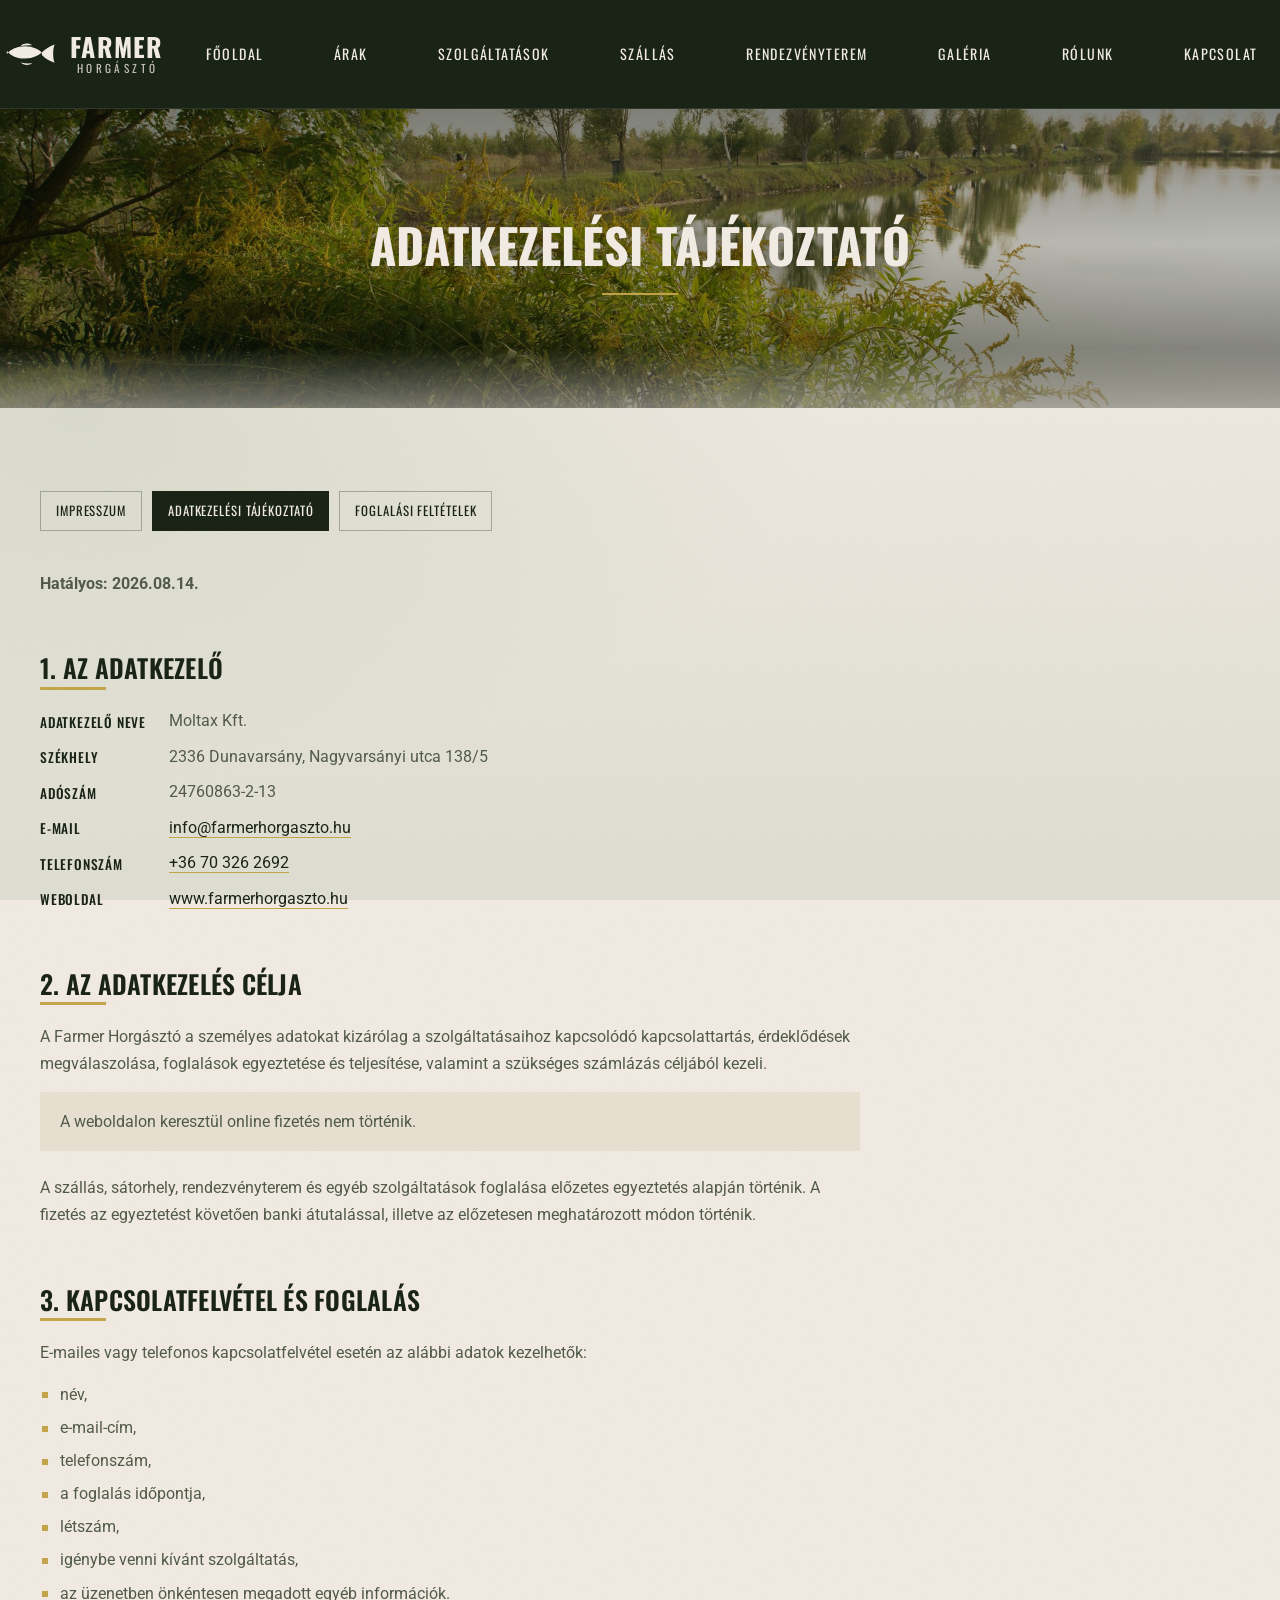
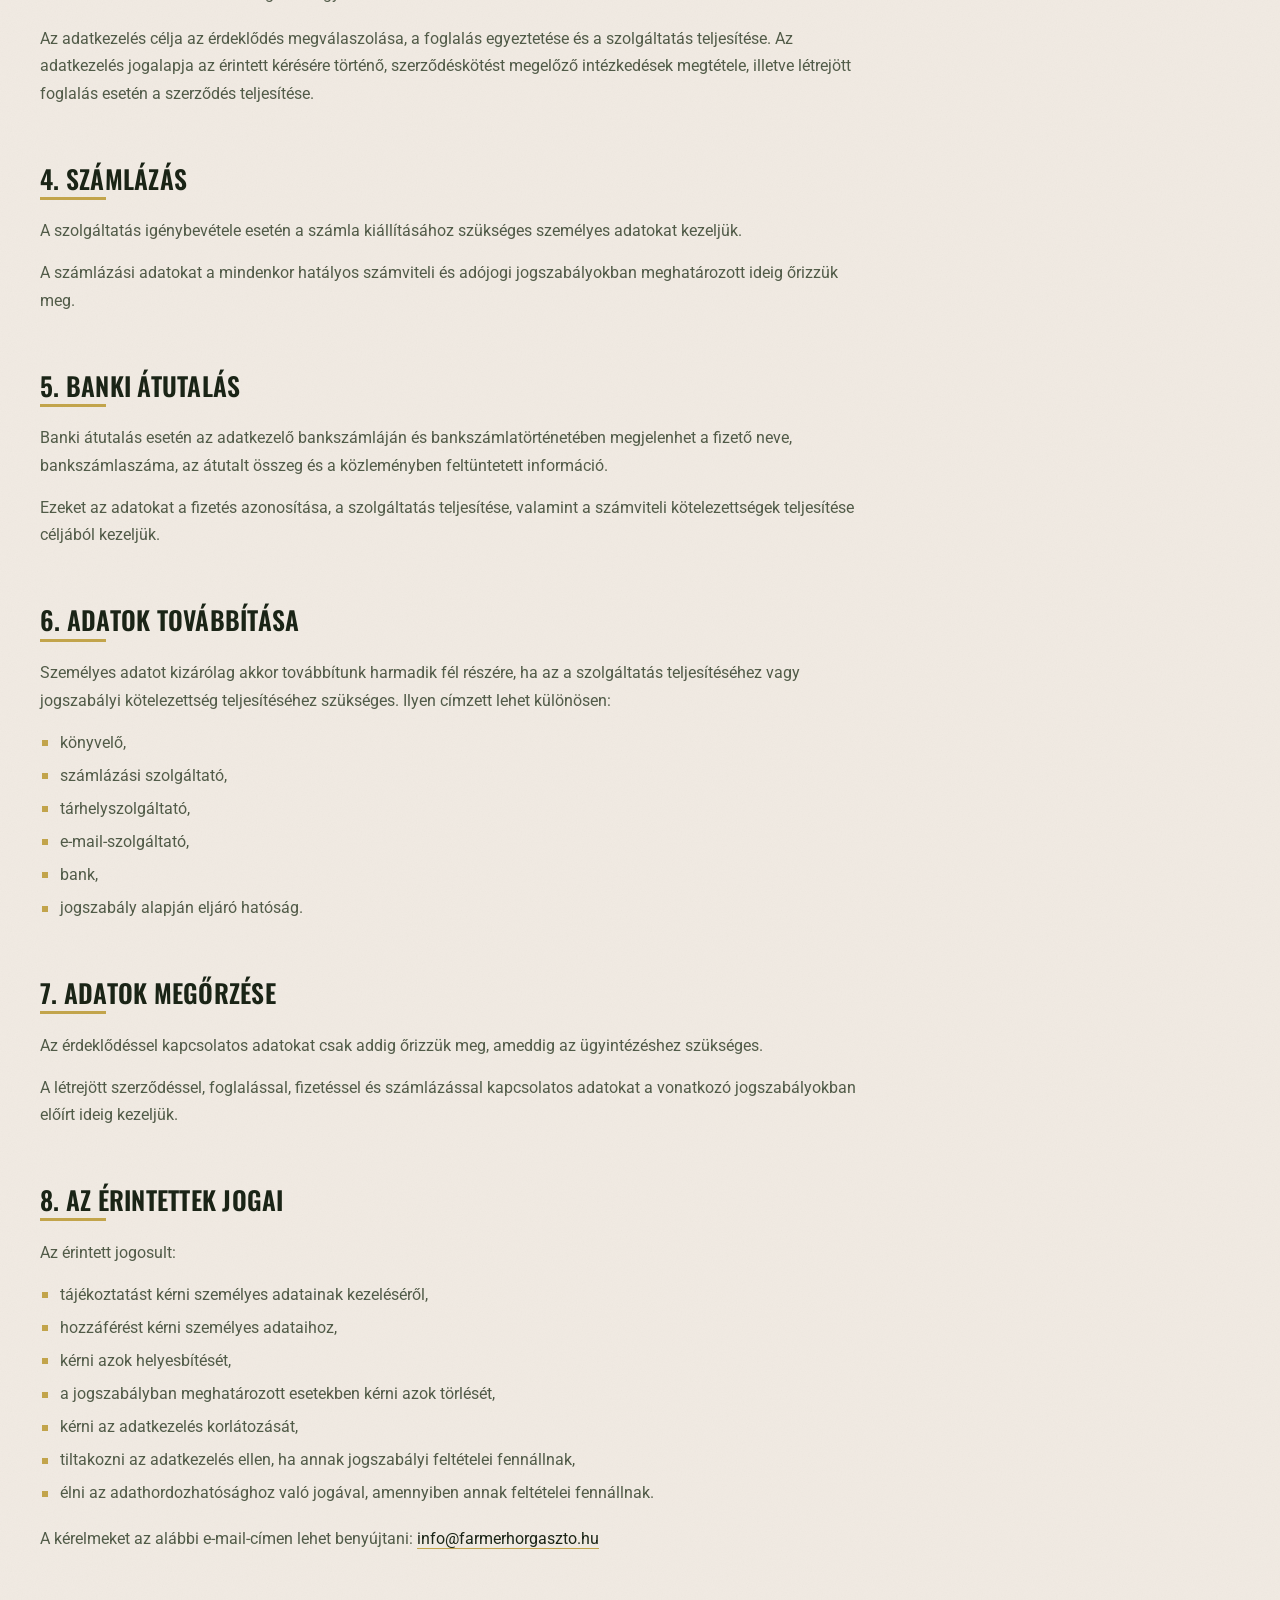
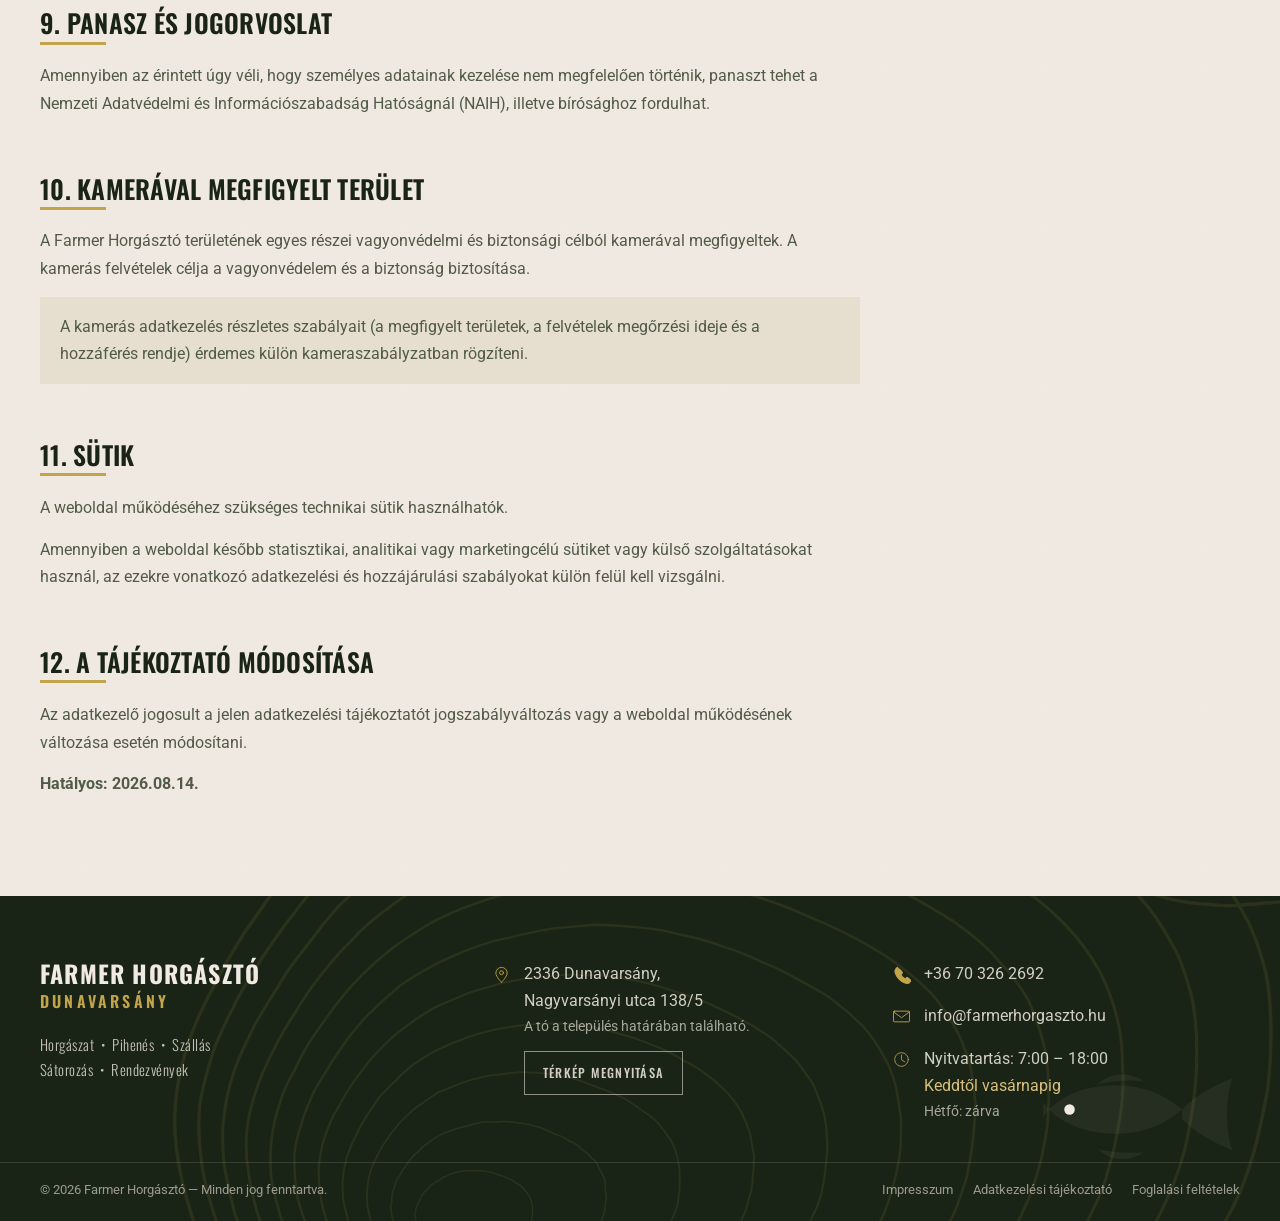
==== adatkezeles.html @ 31d84ae6 "adding website" ====
<!DOCTYPE html>
<html lang="hu">
<head>
<meta charset="utf-8">
<meta name="viewport" content="width=device-width, initial-scale=1">
<title>Adatkezelési tájékoztató – Farmer Horgásztó</title>
<meta name="description" content="A Farmer Horgásztó (Moltax Kft.) adatkezelési tájékoztatója: az adatkezelés célja, jogalapja, az érintettek jogai és a megőrzési idők.">
<meta name="robots" content="noindex,follow">
<meta name="theme-color" content="#1a2416">
<link rel="canonical" href="https://www.farmerhorgaszto.hu/adatkezeles.html">
<link rel="preconnect" href="https://fonts.googleapis.com"><link rel="preconnect" href="https://fonts.gstatic.com" crossorigin>
<link href="https://fonts.googleapis.com/css2?family=Oswald:wght@300;400;500;600;700&family=Roboto:wght@300;400;500;700&display=swap" rel="stylesheet">
<link rel="stylesheet" href="assets/css/style.css">
</head>
<body>
<a class="skip" href="#main">Ugrás a tartalomra</a>

<header class="hdr">
<div class="hdr__in">
<a class="logo" href="index.html" aria-label="Farmer Horgásztó – főoldal">
<svg class="logo__fish" viewBox="0 0 96 44" aria-hidden="true"><use href="assets/img/icons.svg#fish-logo"/></svg>
<span class="logo__t"><span class="logo__n">Farmer</span><span class="logo__s">Horgásztó</span></span>
</a>
<button class="burger" type="button" aria-expanded="false" aria-controls="nav" aria-label="Menü"><span></span><span></span><span></span></button>
<nav class="nav" id="nav" aria-label="Főmenü"><ul>
<li><a href="index.html">Főoldal</a></li>
<li><a href="arak.html">Árak</a></li>
<li><a href="szolgaltatasok.html">Szolgáltatások</a></li>
<li><a href="szallas.html">Szállás</a></li>
<li><a href="rendezvenyterem.html">Rendezvényterem</a></li>
<li><a href="galeria.html">Galéria</a></li>
<li><a href="rolunk.html">Rólunk</a></li>
<li><a href="kapcsolat.html">Kapcsolat</a></li>
</ul></nav>
</div>
</header>

<main id="main">

<section class="phero" style="min-height:clamp(200px,24vw,300px)">
  <div class="phero__img"><img src="images/DSC_5530.jpg" alt="A Farmer Horgásztó partja." fetchpriority="high"></div>
  <div class="phero__in"><h1 class="phero__t" style="font-size:clamp(1.5rem,4.4vw,3rem)">Adatkezelési tájékoztató</h1><div class="phero__rule"></div></div>
</section>

<section class="sec">
  <div class="wrap">
    <nav class="toc" aria-label="Jogi oldalak">
      <a href="impresszum.html">Impresszum</a>
      <a href="adatkezeles.html" style="background:var(--dark);color:var(--cream);border-color:var(--dark)">Adatkezelési tájékoztató</a>
      <a href="feltetelek.html">Foglalási feltételek</a>
    </nav>

    <div class="prose">
      <p><strong>Hatályos: 2026.08.14.</strong></p>

      <h2>1. Az adatkezelő</h2><div class="uline"></div>
      <dl>
        <dt>Adatkezelő neve</dt><dd>Moltax Kft.</dd>
        <dt>Székhely</dt><dd>2336 Dunavarsány, Nagyvarsányi utca 138/5</dd>
        <dt>Adószám</dt><dd>24760863-2-13</dd>
        <dt>E-mail</dt><dd><a href="mailto:info@farmerhorgaszto.hu">info@farmerhorgaszto.hu</a></dd>
        <dt>Telefonszám</dt><dd><a href="tel:+36703262692">+36 70 326 2692</a></dd>
        <dt>Weboldal</dt><dd><a href="https://www.farmerhorgaszto.hu">www.farmerhorgaszto.hu</a></dd>
      </dl>

      <h2>2. Az adatkezelés célja</h2><div class="uline"></div>
      <p>A Farmer Horgásztó a személyes adatokat kizárólag a szolgáltatásaihoz kapcsolódó kapcsolattartás, érdeklődések megválaszolása, foglalások egyeztetése és teljesítése, valamint a szükséges számlázás céljából kezeli.</p>
      <div class="note"><p>A weboldalon keresztül online fizetés nem történik.</p></div>
      <p>A szállás, sátorhely, rendezvényterem és egyéb szolgáltatások foglalása előzetes egyeztetés alapján történik. A fizetés az egyeztetést követően banki átutalással, illetve az előzetesen meghatározott módon történik.</p>

      <h2>3. Kapcsolatfelvétel és foglalás</h2><div class="uline"></div>
      <p>E-mailes vagy telefonos kapcsolatfelvétel esetén az alábbi adatok kezelhetők:</p>
      <ul>
        <li>név,</li><li>e-mail-cím,</li><li>telefonszám,</li>
        <li>a foglalás időpontja,</li><li>létszám,</li>
        <li>igénybe venni kívánt szolgáltatás,</li>
        <li>az üzenetben önkéntesen megadott egyéb információk.</li>
      </ul>
      <p>Az adatkezelés célja az érdeklődés megválaszolása, a foglalás egyeztetése és a szolgáltatás teljesítése. Az adatkezelés jogalapja az érintett kérésére történő, szerződéskötést megelőző intézkedések megtétele, illetve létrejött foglalás esetén a szerződés teljesítése.</p>

      <h2>4. Számlázás</h2><div class="uline"></div>
      <p>A szolgáltatás igénybevétele esetén a számla kiállításához szükséges személyes adatokat kezeljük.</p>
      <p>A számlázási adatokat a mindenkor hatályos számviteli és adójogi jogszabályokban meghatározott ideig őrizzük meg.</p>

      <h2>5. Banki átutalás</h2><div class="uline"></div>
      <p>Banki átutalás esetén az adatkezelő bankszámláján és bankszámlatörténetében megjelenhet a fizető neve, bankszámlaszáma, az átutalt összeg és a közleményben feltüntetett információ.</p>
      <p>Ezeket az adatokat a fizetés azonosítása, a szolgáltatás teljesítése, valamint a számviteli kötelezettségek teljesítése céljából kezeljük.</p>

      <h2>6. Adatok továbbítása</h2><div class="uline"></div>
      <p>Személyes adatot kizárólag akkor továbbítunk harmadik fél részére, ha az a szolgáltatás teljesítéséhez vagy jogszabályi kötelezettség teljesítéséhez szükséges. Ilyen címzett lehet különösen:</p>
      <ul>
        <li>könyvelő,</li><li>számlázási szolgáltató,</li><li>tárhelyszolgáltató,</li>
        <li>e-mail-szolgáltató,</li><li>bank,</li><li>jogszabály alapján eljáró hatóság.</li>
      </ul>

      <h2>7. Adatok megőrzése</h2><div class="uline"></div>
      <p>Az érdeklődéssel kapcsolatos adatokat csak addig őrizzük meg, ameddig az ügyintézéshez szükséges.</p>
      <p>A létrejött szerződéssel, foglalással, fizetéssel és számlázással kapcsolatos adatokat a vonatkozó jogszabályokban előírt ideig kezeljük.</p>

      <h2>8. Az érintettek jogai</h2><div class="uline"></div>
      <p>Az érintett jogosult:</p>
      <ul>
        <li>tájékoztatást kérni személyes adatainak kezeléséről,</li>
        <li>hozzáférést kérni személyes adataihoz,</li>
        <li>kérni azok helyesbítését,</li>
        <li>a jogszabályban meghatározott esetekben kérni azok törlését,</li>
        <li>kérni az adatkezelés korlátozását,</li>
        <li>tiltakozni az adatkezelés ellen, ha annak jogszabályi feltételei fennállnak,</li>
        <li>élni az adathordozhatósághoz való jogával, amennyiben annak feltételei fennállnak.</li>
      </ul>
      <p>A kérelmeket az alábbi e-mail-címen lehet benyújtani: <a href="mailto:info@farmerhorgaszto.hu">info@farmerhorgaszto.hu</a></p>

      <h2>9. Panasz és jogorvoslat</h2><div class="uline"></div>
      <p>Amennyiben az érintett úgy véli, hogy személyes adatainak kezelése nem megfelelően történik, panaszt tehet a Nemzeti Adatvédelmi és Információszabadság Hatóságnál (NAIH), illetve bírósághoz fordulhat.</p>

      <h2>10. Kamerával megfigyelt terület</h2><div class="uline"></div>
      <p>A Farmer Horgásztó területének egyes részei vagyonvédelmi és biztonsági célból kamerával megfigyeltek. A kamerás felvételek célja a vagyonvédelem és a biztonság biztosítása.</p>
      <div class="note"><p>A kamerás adatkezelés részletes szabályait (a megfigyelt területek, a felvételek megőrzési ideje és a hozzáférés rendje) érdemes külön kameraszabályzatban rögzíteni.</p></div>

      <h2>11. Sütik</h2><div class="uline"></div>
      <p>A weboldal működéséhez szükséges technikai sütik használhatók.</p>
      <p>Amennyiben a weboldal később statisztikai, analitikai vagy marketingcélú sütiket vagy külső szolgáltatásokat használ, az ezekre vonatkozó adatkezelési és hozzájárulási szabályokat külön felül kell vizsgálni.</p>

      <h2>12. A tájékoztató módosítása</h2><div class="uline"></div>
      <p>Az adatkezelő jogosult a jelen adatkezelési tájékoztatót jogszabályváltozás vagy a weboldal működésének változása esetén módosítani.</p>
      <p><strong>Hatályos: 2026.08.14.</strong></p>
    </div>
  </div>
</section>

</main>

<footer class="ftr">
<svg class="ftr__fish" viewBox="0 0 96 44" aria-hidden="true"><use href="assets/img/icons.svg#fish-logo"/></svg>
<div class="ftr__top">
<div class="ftr__brand">
<p class="ftr__n">Farmer Horgásztó</p>
<p class="ftr__c">Dunavarsány</p>
<p class="ftr__tags">Horgászat &nbsp;&bull;&nbsp; Pihenés &nbsp;&bull;&nbsp; Szállás<br>Sátorozás &nbsp;&bull;&nbsp; Rendezvények</p>
</div>
<div class="ftr__rows">
<div class="ftr__row"><svg class="ico" aria-hidden="true"><use href="assets/img/icons.svg#pin"/></svg>
<div><p>2336 Dunavarsány,<br>Nagyvarsányi utca 138/5</p><p class="ftr__sm">A tó a település határában található.</p>
<a class="ftr__btn" href="https://www.google.com/maps/search/?api=1&amp;query=2336+Dunavars%C3%A1ny+Nagyvars%C3%A1nyi+utca+138%2F5" target="_blank" rel="noopener">Térkép megnyitása</a></div></div>
</div>
<div class="ftr__rows">
<div class="ftr__row"><svg class="ico" aria-hidden="true"><use href="assets/img/icons.svg#phone"/></svg><a href="tel:+36703262692">+36 70 326 2692</a></div>
<div class="ftr__row"><svg class="ico" aria-hidden="true"><use href="assets/img/icons.svg#mail"/></svg><a href="mailto:info@farmerhorgaszto.hu">info@farmerhorgaszto.hu</a></div>
<div class="ftr__row"><svg class="ico" aria-hidden="true"><use href="assets/img/icons.svg#clock"/></svg>
<div><p>Nyitvatartás: 7:00 – 18:00</p><p class="g">Keddtől vasárnapig</p><p class="ftr__sm">Hétfő: zárva</p></div></div>
</div>
</div>
<div class="ftr__bot">
<p>© 2026 Farmer Horgásztó — Minden jog fenntartva.</p>
<nav aria-label="Jogi információk">
<a href="impresszum.html">Impresszum</a>
<a href="adatkezeles.html">Adatkezelési tájékoztató</a>
<a href="feltetelek.html">Foglalási feltételek</a>
</nav>
</div>
</footer>

<script src="assets/js/main.js" defer></script>
</body>
</html>
---- assets/css/style.css ----
/* ============================================================
   FARMER HORGÁSZTÓ — stíluslap
   Betűk:  Oswald (címek, menü, gombok, árak) · Roboto (folyószöveg)
           Great Vibes (kézírásos alcím, csak a rendezvényterem oldalon)
   Színek: #1a2416 mélyzöld · #f1eae2 krém · #c2a44b arany

   1) Tokenek  2) Alapok  3) Fejléc  4) Gombok  5) Főoldali hero
   6) Aloldali hero  7) Szekciócímek  8) Jegykártyák  9) Panelek
   10) Árlista  11) Ikonsáv  12) Szolgáltatáskártyák  13) Kétosztatú
   14) Pipás lista  15) CTA sáv  16) Galéria  17) Jogi szövegek
   18) Lábléc  19) Animáció  20) Reszponzív
   Atmoszféra: 2b) légtér-réteg  9b) vízszint-szekciók
   14c) fotósáv  22) szintvonal-motívum
   ============================================================ */

/* --- 1. Tokenek ------------------------------------------- */
:root{
  --dark:#1a2416;          /* fejléc, lábléc, sötét panelek */
  --dark-2:#22301c;        /* sötét kártyaalap */
  --dark-3:#2c3b24;        /* hover */
  --cream:#f1eae2;         /* oldal háttér */
  --paper:#f8f4ec;         /* világos kártya */
  --sand:#e6dfd0;          /* tónusos panel */
  --gold:#c2a44b;
  --gold-l:#d8c07c;

  /* Atmoszféra. A tó fotóin a hajnali köd hűvös, zöldes-szürke – ez a
     --haze; a --deep a vízoszlop alja, egy fokkal a --dark alatt. */
  --haze:#e0e2d7;         /* párás, hűvös sáv (a meleg --sand párja) */
  --deep:#111b12;         /* legmélyebb sáv */
  --ink:#26301f;
  --ink-soft:#515b48;
  --line:rgba(26,36,22,.17);
  --line-2:rgba(26,36,22,.3);

  --disp:"Oswald","Arial Narrow",Arial,sans-serif;
  --body:"Roboto","Helvetica Neue",Arial,sans-serif;
  --script:"Great Vibes",cursive;

  --wrap:1280px;
  --pad:clamp(16px,3.4vw,40px);
  --hdr-h:108px;
  --ease:cubic-bezier(.22,.61,.36,1);

  /* papírszemcse – egy helyen definiálva, több rétegben újrahasználva */
  --grain:url("data:image/svg+xml;utf8,<svg xmlns='http://www.w3.org/2000/svg' width='160' height='160'><filter id='n'><feTurbulence type='fractalNoise' baseFrequency='.8' numOctaves='3'/><feColorMatrix type='saturate' values='0'/></filter><rect width='160' height='160' filter='url(%23n)' opacity='.05'/></svg>");
}

/* --- 2. Alapok -------------------------------------------- */
*,*::before,*::after{box-sizing:border-box}
html{-webkit-text-size-adjust:100%;scroll-behavior:smooth;scroll-padding-top:calc(var(--hdr-h) + 16px)}

body{
  margin:0;
  /* a fejléc fix, ezért állandó helyet tartunk neki — így az
     összezárás nem mozgatja meg az oldal tartalmát (nincs ugrálás) */
  padding-top:var(--hdr-h);
  background-color:var(--cream);
  /* --- 2b. Légtér-réteg ------------------------------------------
     Nem egyetlen lapos krém: két nagy, lágy páraudvar + egy függőleges
     tónus + a szemcse. A páraudvarok a nézethez vannak szögezve, ezért
     nem görögnek a tartalommal — így az az érzés, hogy lefelé haladunk
     a vízoszlopban, nem pedig végig egy papírlapon. */
  background-image:
    radial-gradient(115% 68% at 76% -10%,rgba(250,247,241,.92) 0%,rgba(250,247,241,0) 60%),
    radial-gradient(88% 62% at 6% 46%,rgba(178,192,166,.34) 0%,rgba(178,192,166,0) 66%),
    linear-gradient(to bottom,rgba(214,216,203,0) 34%,rgba(178,190,168,.3) 100%),
    var(--grain);
  background-attachment:fixed,fixed,fixed,scroll;
  background-repeat:no-repeat,no-repeat,no-repeat,repeat;
  color:var(--ink);
  font-family:var(--body);font-size:16px;font-weight:400;line-height:1.72;
  -webkit-font-smoothing:antialiased;overflow-x:hidden;
}

img,svg,picture{display:block;max-width:100%}
img{height:auto}
a{color:inherit;text-decoration:none}
h1,h2,h3,h4,p{margin:0}
ul{margin:0;padding:0;list-style:none}
button{font:inherit;color:inherit;background:none;border:0;cursor:pointer}
strong{font-weight:700}

h1,h2,h3,h4,.disp{
  font-family:var(--disp);font-weight:600;line-height:1.1;
  text-transform:uppercase;letter-spacing:.01em;
}

.wrap{width:100%;max-width:var(--wrap);margin:0 auto;padding:0 var(--pad)}
.wrap--n{max-width:900px}

.skip{position:absolute;left:-9999px;top:0;z-index:200;padding:12px 20px;background:var(--gold);color:var(--dark)}
.skip:focus{left:12px;top:12px}
::selection{background:var(--gold);color:var(--dark)}
:focus-visible{outline:2px solid var(--gold);outline-offset:3px}

.sec{padding:clamp(48px,6.5vw,92px) 0;position:relative}
.sec--tight{padding:clamp(34px,4vw,54px) 0}
.sec--sand{
  background-color:var(--sand);
  background-image:var(--grain);
  border-top:1px solid rgba(194,164,75,.4);
  border-bottom:1px solid rgba(194,164,75,.4);
}
.sec--paper{background:var(--paper)}
.sec--dark{background:var(--dark);color:var(--cream)}

/* --- 9b. Vízszint-szekciók ---------------------------------------
   A tó fotói mindig két sávra válnak: megvilágított felszín fölött,
   leülő mélység alatt. A szekciók ugyanígy találkoznak — felső
   peremük fénylik, az aljuk beárnyékolódik, nem éles vonallal. */
.sec--haze{
  background-color:var(--haze);
  background-image:
    linear-gradient(to bottom,rgba(252,250,245,.62) 0%,rgba(252,250,245,0) 24%),
    linear-gradient(to top,rgba(26,36,22,.07) 0%,rgba(26,36,22,0) 20%),
    var(--grain);
  border-top:1px solid rgba(194,164,75,.34);
  border-bottom:1px solid rgba(194,164,75,.34);
}

.sec--deep{
  position:relative;overflow:hidden;
  background-color:var(--deep);color:var(--cream);
  background-image:
    linear-gradient(to bottom,rgba(215,226,205,.16) 0%,rgba(215,226,205,0) 30%),
    linear-gradient(to top,rgba(0,0,0,.4) 0%,rgba(0,0,0,0) 42%);
  border-top:1px solid rgba(194,164,75,.34);
  border-bottom:1px solid rgba(194,164,75,.34);
}
.sec--deep>.wrap{position:relative;z-index:1}
.sec--deep .lead{color:rgba(241,234,226,.82)}

/* a paneles/adatsávos elemek sötét mezőben */
.sec--deep .specs,.sec--deep .feats{
  background:transparent;border-color:rgba(241,234,226,.2);
}
.sec--deep .specs li,.sec--deep .feats li{border-left-color:rgba(241,234,226,.2)}
.sec--deep .specs b,.sec--deep .feats span,.sec--deep .feats .ico{color:var(--cream)}
.sec--deep .specs span{color:rgba(241,234,226,.62)}

.ico{width:36px;height:36px;flex:0 0 auto;color:currentColor}
.lead{font-size:1.08rem;color:var(--ink-soft);line-height:1.8}
.center{text-align:center}
.mx{margin-left:auto;margin-right:auto}

/* --- 3. Fejléc -------------------------------------------- */
/* FIX pozíció: a body padding-top tartja a helyet. Ha a fejléc sticky
   lenne, az összezáráskor változó magasság elmozdítaná a tartalmat,
   ami újabb görgetési eseményt szülne — innen jött az ugrálás. */
.hdr{
  position:fixed;top:0;left:0;right:0;z-index:90;
  background:var(--dark);
  border-bottom:1px solid rgba(241,234,226,.1);
  transition:box-shadow .5s var(--ease);
}
.hdr.is-stuck{box-shadow:0 14px 34px -20px rgba(0,0,0,.75)}

/* Lefelé görgetve a fejléc összezár, felfelé görgetve visszanyílik. */
.hdr__in,.logo__fish,.logo__n,.logo__s{
  transition:min-height .45s var(--ease),width .45s var(--ease),
             font-size .45s var(--ease),opacity .35s var(--ease),
             margin .45s var(--ease),padding .45s var(--ease);
}
.hdr.is-compact .hdr__in{min-height:68px}
.hdr.is-compact .logo__fish{width:40px}
.hdr.is-compact .logo__n{font-size:1.24rem}
.hdr.is-compact .logo__s{font-size:0;opacity:0;margin-top:-2px}

/* a logó teláll a bal sarokban, a menüpontok egyenletesen oszlanak el */
.hdr__in{
  display:flex;align-items:center;gap:clamp(20px,3vw,60px);
  max-width:none;margin:0;
  padding:0 clamp(12px,1.6vw,26px) 0 6px;
  min-height:var(--hdr-h);
}

.logo{display:flex;align-items:center;gap:10px;color:var(--cream);flex:0 0 auto;padding:10px 0}
.logo__fish{width:58px;height:auto;margin-left:-4px;color:var(--cream);transition:transform .5s var(--ease)}
.logo:hover .logo__fish{transform:translateX(-3px)}
.logo__t{display:block;line-height:1}
.logo__n{
  display:block;font-family:var(--disp);font-weight:700;font-size:1.62rem;
  letter-spacing:.05em;text-transform:uppercase;
}
.logo__s{
  display:flex;align-items:center;gap:7px;justify-content:center;
  font-family:var(--disp);font-weight:400;font-size:.7rem;
  letter-spacing:.3em;text-transform:uppercase;color:rgba(241,234,226,.8);
  margin-top:3px;
}
.logo__s::before,.logo__s::after{content:"";flex:1 1 auto;height:1px;background:rgba(241,234,226,.45)}

/* a menü kitölti a maradék szélességet, a linkek egyenletesen oszlanak el
   (ugyanaz a modell, mint a Parton oldalon) */
.nav{display:flex;align-items:center;flex:1 1 auto;justify-content:space-between;gap:clamp(10px,1.1vw,22px)}
.nav ul{
  display:flex;align-items:center;
  flex:1 1 auto;justify-content:space-between;
  gap:clamp(10px,1.1vw,22px);
}
.nav a{
  display:block;position:relative;padding:8px 2px;
  font-family:var(--disp);font-weight:400;font-size:.88rem;
  letter-spacing:.1em;text-transform:uppercase;
  color:var(--cream);white-space:nowrap;
  transition:color .3s var(--ease);
}
.nav a::after{
  content:"";position:absolute;left:0;right:0;bottom:2px;height:2px;
  background:var(--gold);transform:scaleX(0);transform-origin:left;
  transition:transform .4s var(--ease);
}
.nav a:hover{color:var(--gold-l)}
.nav a:hover::after{transform:scaleX(1)}
.nav a[aria-current="page"]{color:var(--gold)}
.nav a[aria-current="page"]::after{transform:scaleX(1)}

.burger{display:none;width:46px;height:38px;position:relative;margin-left:auto;flex:0 0 auto}
.burger span{position:absolute;left:10px;right:10px;height:2px;background:var(--cream);transition:transform .4s var(--ease),opacity .25s}
.burger span:nth-child(1){top:12px}
.burger span:nth-child(2){top:18px}
.burger span:nth-child(3){top:24px}
.burger[aria-expanded="true"] span:nth-child(1){transform:translateY(6px) rotate(45deg)}
.burger[aria-expanded="true"] span:nth-child(2){opacity:0}
.burger[aria-expanded="true"] span:nth-child(3){transform:translateY(-6px) rotate(-45deg)}

/* --- 4. Gombok -------------------------------------------- */
.btn{
  display:inline-flex;align-items:center;justify-content:center;gap:11px;
  padding:13px 26px;
  font-family:var(--disp);font-weight:500;font-size:.83rem;
  letter-spacing:.1em;text-transform:uppercase;
  border:1.5px solid var(--dark);color:var(--dark);background:transparent;
  transition:background-color .35s var(--ease),color .35s var(--ease),border-color .35s var(--ease);
}
.btn:hover{background:var(--dark);color:var(--cream)}
.btn__a{width:17px;height:9px;flex:0 0 auto;transition:transform .35s var(--ease)}
.btn:hover .btn__a{transform:translateX(4px)}

.btn--dark{background:var(--dark);color:var(--cream)}
.btn--dark:hover{background:var(--dark-3);border-color:var(--dark-3)}
.btn--gold{background:var(--gold);border-color:var(--gold);color:var(--dark)}
.btn--gold:hover{background:var(--gold-l);border-color:var(--gold-l);color:var(--dark)}
.btn--ghost{border-color:rgba(241,234,226,.65);color:var(--cream)}
.btn--ghost:hover{background:var(--cream);color:var(--dark);border-color:var(--cream)}
.btn--wide{width:100%}

/* --- 5. Főoldali hero ------------------------------------- */
.hero{
  position:relative;min-height:calc(100vh - var(--hdr-h));
  display:flex;align-items:flex-end;overflow:hidden;background:var(--dark);
}
@supports (min-height:100svh){.hero{min-height:calc(100svh - var(--hdr-h))}}

.hero__img{position:absolute;inset:0}
/* Egyenletes vágás: felül és alul is egy kicsit veszünk el, így a fák
   teteje és a vízfelület is bent marad. Nincs nagyítás. */
.hero__img img{width:100%;height:100%;object-fit:cover;object-position:50% 50%}
.hero__scrim{
  position:absolute;inset:0;
  background:
    linear-gradient(100deg,rgba(14,20,11,.82) 0%,rgba(14,20,11,.52) 34%,rgba(14,20,11,.1) 66%,rgba(14,20,11,0) 88%),
    linear-gradient(to top,rgba(14,20,11,.6) 0%,rgba(14,20,11,0) 46%);
}
/* vízszint: a hero alja beolvad a lap légterébe, nem éles vonallal ér véget */
.hero::after{
  content:"";position:absolute;left:0;right:0;bottom:0;z-index:2;
  height:clamp(46px,7vh,104px);pointer-events:none;
  background:linear-gradient(to bottom,rgba(241,234,226,0),rgba(241,234,226,.5) 70%,var(--cream));
}
.hero__in{
  position:relative;z-index:3;width:100%;
  padding:clamp(40px,7vh,90px) var(--pad) clamp(52px,10vh,120px) clamp(22px,2.8vw,52px);
  max-width:none;margin:0;
}
.hero__t{
  font-family:var(--disp);font-weight:700;
  font-size:clamp(3rem,9.6vw,8.4rem);line-height:1.04;
  letter-spacing:.005em;color:var(--cream);
  margin-left:-.045em;   /* Oswald bal oldali üres sávjának optikai kiegyenlítése */
  text-shadow:0 4px 30px rgba(10,14,8,.5);
}
.hero__t span{display:block}
.hero__rule{width:84px;height:3px;background:var(--gold);margin:clamp(20px,2.6vw,32px) 0 clamp(14px,1.8vw,20px)}
.hero__sub{
  font-family:var(--disp);font-weight:400;
  font-size:clamp(.82rem,1.6vw,1.1rem);letter-spacing:.19em;text-transform:uppercase;
  color:var(--cream);text-shadow:0 2px 16px rgba(10,14,8,.55);
}
.hero__sub b{font-weight:400;color:var(--gold-l);padding:0 .3em}
.hero__btns{display:flex;flex-wrap:wrap;gap:13px;margin-top:clamp(24px,3.2vw,40px)}

/* --- 6. Aloldali hero ------------------------------------- */
.phero{
  position:relative;display:flex;align-items:center;justify-content:center;
  min-height:clamp(340px,44vw,560px);
  overflow:hidden;background:var(--dark);text-align:center;
}
.phero__img{position:absolute;inset:0}
.phero__img img{width:100%;height:100%;object-fit:cover;object-position:50% 45%}
.phero::after{
  content:"";position:absolute;inset:0;
  background:
    /* legfelső réteg: a vízszint, ami a lap krémjébe olvad */
    linear-gradient(to bottom,rgba(241,234,226,0) 80%,rgba(241,234,226,.46) 100%),
    linear-gradient(to bottom,rgba(14,20,11,.52),rgba(14,20,11,.28) 45%,rgba(14,20,11,.62));
}
.pagehero,.phero__pad{padding-top:0}
.phero__in{position:relative;z-index:1;padding:clamp(56px,7vw,86px) var(--pad)}
.phero__t{
  font-family:var(--disp);font-weight:700;
  font-size:clamp(2.1rem,7.4vw,5.6rem);line-height:1;
  letter-spacing:.008em;color:var(--cream);
  text-shadow:0 4px 28px rgba(10,14,8,.55);
}
.phero__sub{
  font-family:var(--disp);font-weight:500;
  font-size:clamp(.86rem,2vw,1.32rem);letter-spacing:.13em;text-transform:uppercase;
  color:var(--cream);margin-top:.7em;text-shadow:0 2px 16px rgba(10,14,8,.6);
}
.phero__script{
  font-family:var(--script);font-size:clamp(1.6rem,4.4vw,3.1rem);
  text-transform:none;letter-spacing:0;color:var(--cream);
  margin-top:.25em;text-shadow:0 2px 18px rgba(10,14,8,.6);line-height:1.3;
}
.phero__rule{width:76px;height:2px;background:var(--gold);margin:clamp(16px,2vw,24px) auto 0}

/* --- 7. Szekciócímek ------------------------------------- */
.shead{
  display:flex;align-items:center;justify-content:center;gap:22px;
  font-family:var(--disp);font-weight:600;
  font-size:clamp(1.3rem,3vw,2.1rem);letter-spacing:.04em;text-transform:uppercase;
  color:var(--dark);margin-bottom:clamp(26px,3.4vw,44px);text-align:center;
}
.shead::before,.shead::after{content:"";width:clamp(24px,7vw,90px);height:1.5px;background:var(--line-2);flex:0 0 auto}
.sec--dark .shead,.sec--deep .shead,
.sec--dark .shead2,.sec--deep .shead2{color:var(--cream)}
.sec--dark .shead::before,.sec--dark .shead::after,
.sec--deep .shead::before,.sec--deep .shead::after{background:rgba(241,234,226,.35)}

.shead2{
  font-family:var(--disp);font-weight:600;
  font-size:clamp(1.3rem,3vw,2.05rem);letter-spacing:.04em;text-transform:uppercase;
  color:var(--dark);text-align:center;
}
.shead2--l{text-align:left}
.uline{width:66px;height:3px;background:var(--gold);margin:14px auto 0}
.shead2--l+.uline{margin-left:0}

/* --- 8. Jegykártyák -------------------------------------- */
.tickets{display:grid;grid-template-columns:repeat(5,1fr);gap:clamp(10px,1.2vw,18px);align-items:stretch}
.ticket{display:flex;flex-direction:column;border:1px solid var(--line);background:var(--paper)}
.ticket__ico{
  display:flex;align-items:center;justify-content:center;
  padding:clamp(18px,2.4vw,30px) 12px;color:var(--dark);
}
.ticket__ico .ico{width:clamp(42px,4.6vw,62px);height:clamp(42px,4.6vw,62px)}
/* PNG vektorgrafikus jegyikonok (Árak oldal) */
.tico{width:clamp(78px,9vw,124px);height:auto;margin:0 auto}
.ticket__b{
  background:var(--dark-2);color:var(--cream);
  padding:16px 14px 20px;text-align:center;
  display:flex;flex-direction:column;flex:1 1 auto;
}
.ticket__n{font-family:var(--disp);font-weight:500;font-size:.98rem;letter-spacing:.04em;text-transform:uppercase;line-height:1.2}
.ticket__d{
  font-family:var(--disp);font-weight:300;font-size:.76rem;letter-spacing:.05em;
  text-transform:uppercase;color:rgba(241,234,226,.82);margin-top:.5em;line-height:1.4;
}
.ticket__b hr{width:26px;height:1.5px;background:var(--gold);border:0;margin:14px auto}
.ticket__p{
  font-family:var(--disp);font-weight:600;font-size:clamp(1.15rem,2vw,1.5rem);
  letter-spacing:0;margin-top:auto;
}
.ticket__p em{font-style:normal;font-weight:300;font-size:.72em}

/* --- 9. Panelek ------------------------------------------ */
.panel{background:var(--sand);padding:clamp(22px,3vw,38px)}
.panel--paper{background:var(--paper);border:1px solid var(--line)}
.panel--dark{background:var(--dark);color:var(--cream)}
.panel--dark .shead2{color:var(--cream)}

.pfish{
  display:grid;grid-template-columns:auto auto 1fr;gap:clamp(18px,3vw,42px);align-items:center;
}
.pfish__ico{color:var(--dark)}
.pfish__ico .ico{width:clamp(56px,6vw,84px);height:clamp(56px,6vw,84px)}
.pfish__t{font-family:var(--disp);font-weight:600;font-size:clamp(1.4rem,2.8vw,2.1rem);letter-spacing:.03em;text-transform:uppercase;color:var(--dark)}
.pfish__p{font-family:var(--disp);font-weight:600;font-size:clamp(1.4rem,2.8vw,2.1rem);color:var(--dark);margin-top:.1em}
.pfish__p em{font-style:normal;font-weight:300;font-size:.68em}
.pfish__list{display:grid;grid-template-columns:1fr 1fr;gap:9px 26px}

.checks{display:grid;gap:10px}
.checks li{display:flex;gap:12px;align-items:flex-start;line-height:1.6}
.checks .ico{width:20px;height:20px;margin-top:4px;color:var(--dark)}
.panel--dark .checks .ico,.sec--dark .checks .ico,
.sec--deep .checks .ico{color:var(--gold)}

/* --- 10. Árlista (pontozott) ----------------------------- */
.plist{display:grid;gap:4px}
.plist li{display:flex;align-items:baseline;gap:10px}
.plist .ico{width:22px;height:22px;color:var(--dark);align-self:center}
.plist__n{white-space:nowrap}
.plist__dots{flex:1 1 auto;border-bottom:1.5px dotted var(--line-2);transform:translateY(-4px)}
.plist__v{font-family:var(--disp);font-weight:500;white-space:nowrap;letter-spacing:.01em}

.bigprice{display:flex;align-items:center;gap:clamp(14px,2.4vw,26px);justify-content:center}
.bigprice .ico{width:clamp(48px,5vw,68px);height:clamp(48px,5vw,68px);color:var(--dark)}
.bigprice__v{font-family:var(--disp);font-weight:600;font-size:clamp(1.5rem,3.2vw,2.3rem);color:var(--dark)}
.bigprice__v em{font-style:normal;font-weight:300;font-size:.66em}

/* --- 10b. Árpanel (nagy ár + magyarázat) ------------------ */
.pricepanel{
  display:grid;grid-template-columns:1fr 1px 1fr;
  gap:clamp(20px,4vw,58px);align-items:center;
}
.pricepanel__div{background:var(--line);align-self:stretch;min-height:90px}
.pricepanel__label{
  font-family:var(--disp);font-weight:600;
  font-size:clamp(1.1rem,2.2vw,1.55rem);letter-spacing:.04em;
  text-transform:uppercase;color:var(--dark);
}
.pricepanel__when{font-size:.95rem;color:var(--ink-soft);margin-top:.25em}
.pricepanel__v{
  font-family:var(--disp);font-weight:600;
  font-size:clamp(2.1rem,4.6vw,3.4rem);line-height:1.05;
  color:var(--dark);margin-top:.35em;
}
.pricepanel__v em{font-style:normal;font-weight:300;font-size:.46em}
.pricepanel__note{font-size:.97rem;color:var(--ink-soft);line-height:1.75}
.pricepanel__note strong{color:var(--dark)}
@media (max-width:820px){
  .pricepanel{grid-template-columns:1fr;text-align:center}
  .pricepanel__div{width:100%;height:1px;min-height:0}
}

/* --- 11. Ikonsáv ---------------------------------------- */
.feats{
  display:grid;grid-template-columns:repeat(var(--n,5),1fr);
  background:var(--paper);border:1px solid var(--line);
}
.feats li{
  display:flex;flex-direction:column;align-items:center;gap:14px;text-align:center;
  padding:clamp(20px,2.6vw,32px) clamp(8px,1.4vw,18px);
  border-left:1px solid var(--line);
}
.feats li:first-child{border-left:0}
.feats .ico{width:clamp(34px,3.6vw,46px);height:clamp(34px,3.6vw,46px);color:var(--dark)}
.feats span{
  font-family:var(--disp);font-weight:500;font-size:.85rem;
  letter-spacing:.05em;text-transform:uppercase;line-height:1.35;color:var(--dark);
}
.feats--bare{background:transparent;border:0}
.feats--bare li{border-left:1px solid var(--line)}
.feats--bare li:first-child{border-left:0}

/* --- 11b. Adatsáv (ikon nélkül, érték + felirat) ---------- */
.specs{
  display:grid;grid-template-columns:repeat(var(--n,5),1fr);
  background:var(--paper);border:1px solid var(--line);
}
.specs li{
  padding:clamp(22px,2.6vw,34px) clamp(10px,1.4vw,20px);
  text-align:center;border-left:1px solid var(--line);
  display:flex;flex-direction:column;justify-content:center;gap:.45em;
}
.specs li:first-child{border-left:0}
.specs b{
  display:block;font-family:var(--disp);font-weight:600;
  font-size:clamp(1.1rem,1.9vw,1.5rem);letter-spacing:.02em;
  text-transform:uppercase;color:var(--dark);line-height:1.15;
}
.specs b em{font-style:normal;color:inherit}
.specs span{
  font-size:.78rem;letter-spacing:.06em;color:var(--ink-soft);line-height:1.45;
}
@media (max-width:900px){
  .specs{grid-template-columns:repeat(3,1fr)}
  .specs li:nth-child(3n+1){border-left:0}
  .specs li:nth-child(n+4){border-top:1px solid var(--line)}
}
@media (max-width:600px){
  .specs{grid-template-columns:repeat(2,1fr)}
  .specs li:nth-child(3n+1){border-left:1px solid var(--line)}
  .specs li:nth-child(2n+1){border-left:0}
  .specs li:nth-child(n+3){border-top:1px solid var(--line)}
}

/* --- 12. Szolgáltatáskártyák ---------------------------- */
.scards{display:grid;grid-template-columns:repeat(3,1fr);gap:clamp(14px,1.8vw,26px)}
.scard{
  display:flex;flex-direction:column;background:var(--paper);
  border:1px solid var(--line);transition:transform .5s var(--ease),box-shadow .5s var(--ease);
}
.scard:hover{transform:translateY(-5px);box-shadow:0 26px 50px -34px rgba(26,36,22,.6)}
.scard__fig{position:relative;margin:0;aspect-ratio:4/3;overflow:hidden;background:var(--dark-2)}
.scard__fig img{width:100%;height:100%;object-fit:cover;transition:transform .8s var(--ease)}
.scard:hover .scard__fig img{transform:scale(1.05)}
.scard__b{padding:clamp(22px,2.4vw,30px) clamp(18px,2.2vw,28px) clamp(20px,2.4vw,28px);text-align:center;display:flex;flex-direction:column;flex:1 1 auto}
.scard__t{font-family:var(--disp);font-weight:600;font-size:1.2rem;letter-spacing:.04em;text-transform:uppercase;color:var(--dark)}
.scard__b .uline{margin:11px auto 15px}
.scard__b p{color:var(--ink-soft);font-size:.96rem;line-height:1.65;margin-bottom:1.5em}
.scard__b .btn{margin-top:auto;align-self:center}

/* --- 13. Kétosztatú kártya ------------------------------ */
.split{display:grid;grid-template-columns:1fr 1fr;gap:clamp(14px,1.8vw,26px)}
.scard2{display:grid;grid-template-columns:1fr 1fr;background:var(--paper);border:1px solid var(--line)}
.scard2__fig{margin:0;overflow:hidden;background:var(--dark-2);min-height:260px}
.scard2__fig img{width:100%;height:100%;object-fit:cover}
.scard2__b{padding:clamp(18px,2vw,26px);display:flex;flex-direction:column}
.scard2__h{display:flex;align-items:center;gap:12px;margin-bottom:14px}
.scard2__h h3{font-size:1.24rem;letter-spacing:.04em;color:var(--dark)}
.scard2__b p{font-size:.95rem;color:var(--ink-soft);line-height:1.65}
.scard2__b hr{width:100%;height:1px;background:var(--line);border:0;margin:15px 0}
/* Az ár korábban mélyzöld sávban állt: a szám beleolvadt a sötét
   talpba. Világos sávon, arany vonallal a tetején sokkal előbb
   megtalálja a szem, és a mértékegység is olvasható marad. */
.scard2__price{
  margin-top:auto;
  background:var(--sand);border-top:2px solid var(--gold);
  color:var(--dark);
  font-family:var(--disp);font-weight:600;font-size:1.42rem;
  letter-spacing:.01em;
  padding:15px 18px;text-align:center;
}
.scard2__price em{font-style:normal;font-weight:400;font-size:.66em;color:var(--ink-soft)}

/* --- 13b. Kétosztatú kártya teljes szélességben --------------------
   Félszélességben (két kártya egymás mellett) a fotó és a szöveg is
   szűk volt. Egymás alatt, teljes szélességben mindkettő megkapja a
   helyét; a második kártyán a fotó átkerül a jobb oldalra, hogy ne
   két egyforma sáv legyen. */
.split--stack{grid-template-columns:1fr;gap:clamp(18px,2.2vw,32px)}
.split--stack .scard2{grid-template-columns:1.06fr 1fr}
.split--stack .scard2__fig{min-height:clamp(300px,33vw,440px)}
.split--stack .scard2__b{padding:clamp(26px,3.2vw,48px)}
.split--stack .scard2__h{margin-bottom:18px}
.split--stack .scard2__h h3{font-size:clamp(1.45rem,2.5vw,2.1rem)}
.split--stack .scard2__b p{font-size:clamp(1rem,1.15vw,1.12rem);line-height:1.72}
.split--stack .scard2__b hr{margin:19px 0}
.split--stack .scard2__price{font-size:clamp(1.5rem,2.4vw,2.05rem);padding:18px}
.split--stack .scard2:nth-child(even) .scard2__fig{order:2}
@media (max-width:780px){
  .split--stack .scard2{grid-template-columns:1fr}
  .split--stack .scard2:nth-child(even) .scard2__fig{order:0}
  .split--stack .scard2__fig{min-height:clamp(230px,44vw,320px)}
}

/* --- 14. Kiemelt sötét blokk (ikon nélkül, középre igazítva) ---- */
.hl{
  position:relative;overflow:hidden;
  background:var(--dark);color:var(--cream);
  padding:clamp(34px,5vw,68px) clamp(20px,4vw,56px);
  text-align:center;
}
/* halvány arany keret-vonalak a sötét belól */
.hl::before{
  content:"";position:absolute;inset:12px;
  border:1px solid rgba(194,164,75,.28);pointer-events:none;
}
.hl__body{position:relative;z-index:1;max-width:78ch;margin:0 auto}
.hl__t{
  display:flex;align-items:center;justify-content:center;gap:clamp(12px,2vw,26px);
  font-family:var(--disp);font-weight:600;
  font-size:clamp(1.35rem,3.4vw,2.4rem);
  letter-spacing:.04em;text-transform:uppercase;
  margin-bottom:.7em;
}
.hl__t::before,.hl__t::after{content:"";width:clamp(18px,6vw,74px);height:1.5px;background:var(--gold);flex:0 0 auto}
.hl__body p{margin-top:.8em;color:rgba(241,234,226,.9)}
.hl__body p:first-of-type{font-size:1.1rem;color:var(--cream)}
.hl .g{color:var(--gold-l);font-weight:500}

/* --- 14b. Vízszintes, görgetéssel vezérelt kártyasáv --------------
   A .hscroll magasságát a JS állítja: ragadó rész + a vízszintes út.
   Ugyanaz a megoldás, mint a Parton oldal galeriájánál. */
.hscroll{
  position:relative;
  background-color:var(--sand);
  background-image:var(--grain);
  border-top:1px solid rgba(194,164,75,.4);
  border-bottom:1px solid rgba(194,164,75,.4);
}
.hscroll__sticky{
  position:sticky;top:0;
  height:min(96vh,1000px);
  /* a fix fejléc magassága: különben kinyitáskor rácsúszik a címre */
  padding-top:var(--hdr-h);box-sizing:border-box;
  display:flex;flex-direction:column;align-items:center;justify-content:center;
  gap:clamp(22px,3.4vh,46px);
  overflow:hidden;
}
.hscroll__head{flex:none;text-align:center;padding-inline:var(--pad)}
.hscroll__head .shead{margin-bottom:0}
.hscroll__track{
  display:flex;align-items:stretch;
  gap:clamp(12px,1.4vw,24px);
  padding-inline:clamp(12px,1.4vw,24px);
  width:100%;
}
/* valódi flex-elem távtartó: a track záró paddingjét a böngészők nem
   számítják bele a scrollWidth-be. Szélessége = a bal oldali padding,
   így az utolsó kártya után ugyanakkora rés marad, mint az első előtt. */
.hscroll__track::after{content:"";flex:none;width:clamp(12px,1.4vw,24px)}
.hscroll__item{
  flex:none;width:clamp(340px,33vw,540px);
  margin:0;
  display:flex;
}
.hscroll__item .scard{width:100%}
/* a nagyobb kártyákon a szöveg is nagyobb */
.hscroll__item .scard__t{font-size:clamp(1.3rem,1.7vw,1.7rem)}
.hscroll__item .scard__b{padding:clamp(24px,2.2vw,36px) clamp(22px,2vw,36px) clamp(24px,2.2vw,34px)}
.hscroll__item .scard__b p{font-size:clamp(1rem,.9vw,1.1rem);line-height:1.7}

/* haladásjelző hajszálvonal — a kártyasáv ALATT, a folyamatban */
.hscroll__bar{
  flex:none;align-self:stretch;
  margin-inline:clamp(12px,1.4vw,24px);
  height:1px;background:var(--line);
}
.hscroll__bar span{display:block;width:0;height:1px;background:var(--gold)}

/* nyilak — csak kis kijelzőn */
.hscroll__nav{display:none;justify-content:center;gap:16px;margin-top:20px}
.hscroll__arrow{
  width:52px;height:52px;display:grid;place-items:center;padding:0;
  background:transparent;border:1px solid var(--line-2);border-radius:50%;
  color:var(--dark);cursor:pointer;
  transition:background-color .35s var(--ease),color .35s var(--ease),opacity .35s var(--ease),border-color .35s var(--ease);
}
.hscroll__arrow:hover,.hscroll__arrow:active{background:var(--dark);border-color:var(--dark);color:var(--cream)}
.hscroll__arrow[disabled]{opacity:.3;cursor:default}
.hscroll__arrow svg{width:17px;height:10px}
.hscroll__arrow--prev svg{transform:scaleX(-1)}

@media (max-width:900px){
  .hscroll{height:auto !important}
  .hscroll__sticky{
    position:static;height:auto;overflow:visible;
    padding-block:clamp(34px,6vw,56px);gap:clamp(18px,4vw,30px);
  }
  .hscroll__track{
    overflow-x:auto;scroll-snap-type:x mandatory;scrollbar-width:none;
    transform:none !important;gap:clamp(10px,3vw,18px);padding-inline:8vw;
  }
  .hscroll__track::after{display:none}
  .hscroll__track::-webkit-scrollbar{display:none}
  .hscroll__item{width:82vw;scroll-snap-align:center}
  .hscroll__bar{display:none}
  .hscroll__nav{display:flex}
}
@media (prefers-reduced-motion:reduce){
  .hscroll{height:auto !important}
  .hscroll__sticky{position:static;height:auto;overflow:visible;padding-block:40px}
  .hscroll__track{overflow-x:auto;transform:none !important}
  .hscroll__item{width:min(82vw,520px);transform:none !important;opacity:1 !important}
  .hscroll__bar{display:none}
  .hscroll__nav{display:flex}
}

/* --- 14c. Fotósáv --------------------------------------------------
   A tó fotói a lap anyaga, nem díszítés. Ahol a szöveg megülne, egy
   teljes szélességű képsáv választja el a szekciókat — a kép alja
   sűrűbb, ahogy a tó tükre is besötétül a part felé. */
.band{
  position:relative;display:grid;align-items:end;
  min-height:clamp(360px,44vw,620px);
  overflow:hidden;background:var(--dark);
}
.band__img{position:absolute;inset:0;z-index:0}
.band__img img{width:100%;height:100%;object-fit:cover;object-position:50% 52%}
/* A nagyobb szöveg alatt sűrűbb a fátyol, hogy világos égnél is
   olvasható maradjon. */
.band::after{
  content:"";position:absolute;inset:0;z-index:1;pointer-events:none;
  background:
    linear-gradient(to top,rgba(11,17,9,.92) 0%,rgba(11,17,9,.62) 26%,
                    rgba(11,17,9,.16) 62%,rgba(11,17,9,.28) 100%);
}
.band__in{
  position:relative;z-index:2;width:100%;
  max-width:var(--wrap);margin:0 auto;
  padding:clamp(52px,7vw,96px) var(--pad) clamp(40px,5.4vw,76px);
}
.band__t{
  font-family:var(--disp);font-weight:600;
  font-size:clamp(1.65rem,4vw,3.15rem);line-height:1.12;
  letter-spacing:.015em;text-transform:uppercase;
  color:var(--cream);max-width:24ch;
  text-shadow:0 3px 30px rgba(10,14,8,.62);
}
/* arany vonal a sor fölött — ugyanaz a rögzítés, mint a hero címénél */
.band__t::before{
  content:"";display:block;width:72px;height:3px;background:var(--gold);
  margin-bottom:clamp(18px,2.2vw,30px);
}
/* számadatok: a bot alatti mélységmérés hangja — érték nagyban, felirat halkan */
.band__m{
  display:flex;flex-wrap:wrap;
  gap:clamp(16px,2vw,26px) clamp(24px,4vw,58px);
  margin-top:clamp(26px,3.2vw,42px);
}
.band__m div{position:relative;padding-top:14px}
.band__m div::before{
  content:"";position:absolute;top:0;left:0;width:26px;height:2px;background:var(--gold);
}
.band__m b{
  display:block;font-family:var(--disp);font-weight:600;
  font-size:clamp(1.15rem,2.1vw,1.62rem);letter-spacing:.02em;
  color:var(--cream);line-height:1.15;
}
.band__m span{
  display:block;font-size:.86rem;letter-spacing:.05em;
  color:rgba(241,234,226,.8);margin-top:.25em;
}
@media (max-width:560px){.band__m{gap:14px 26px}}

/* --- 15. CTA sáv ---------------------------------------- */
.ctabar{
  display:grid;grid-template-columns:auto 1fr auto;gap:clamp(14px,2.4vw,28px);align-items:center;
  background:var(--paper);border:1px solid var(--line);padding:clamp(18px,2.4vw,28px);
}
.ctabar--dark{background:var(--dark);border-color:var(--dark);color:var(--cream)}
.ctabar .ico{width:clamp(40px,4.4vw,58px);height:clamp(40px,4.4vw,58px);color:var(--dark)}
.ctabar--dark .ico{color:var(--cream)}
.ctabar__t{font-family:var(--disp);font-weight:600;font-size:clamp(1.02rem,2.2vw,1.5rem);letter-spacing:.03em;text-transform:uppercase;color:var(--dark)}
.ctabar--dark .ctabar__t{color:var(--gold)}
.ctabar__d{font-size:.95rem;color:var(--ink-soft);margin-top:.25em}
.ctabar--dark .ctabar__d{color:rgba(241,234,226,.88)}

/* --- 16. Galéria (mozaik) -------------------------------- */
.wrap--wide{max-width:1760px}

.gal{
  display:grid;
  grid-template-columns:repeat(4,1fr);
  grid-auto-rows:clamp(120px,9.5vw,175px);
  grid-auto-flow:dense;
  gap:clamp(8px,.85vw,14px);
}
/* alap csempé: 1 oszlop × 2 sor — a változatokat a HTML osztályai adják */
.gal a{
  position:relative;display:block;overflow:hidden;
  grid-column:span 1;grid-row:span 2;
  background:var(--dark-2);
  cursor:pointer;
  transition:transform .55s var(--ease),box-shadow .55s var(--ease);
}
.gal a.wide{grid-column:span 2}
.gal a.tall{grid-row:span 3}
.gal a.big{grid-column:span 2;grid-row:span 3}

.gal img{
  width:100%;height:100%;object-fit:cover;
  transition:transform .8s var(--ease);
}
.gal a::after{
  content:"";position:absolute;inset:0;
  background:linear-gradient(to top,rgba(14,20,11,.45),rgba(14,20,11,0) 58%);
  opacity:0;transition:opacity .45s var(--ease);
}
.gal a:hover{
  transform:translateY(-4px);
  box-shadow:0 30px 56px -28px rgba(14,20,11,.6);
  z-index:2;
}
.gal a:hover img{transform:scale(1.07)}
.gal a:hover::after{opacity:1}

/* egyszerű, egyenletes rács (rendezvényterem oldal) */
.gal--plain{grid-auto-rows:auto}
.gal--plain a{grid-column:auto;grid-row:auto;aspect-ratio:3/2}

/* a képek egyenként úszhatnak be */
.gal a.rv{opacity:0;transform:translateY(12px)}
.gal a.rv.in{opacity:1;transform:none}

@media (max-width:1100px){
  .gal{grid-template-columns:repeat(3,1fr)}
  .gal a.big{grid-column:span 2;grid-row:span 3}
}
@media (max-width:760px){
  .gal{grid-template-columns:repeat(2,1fr);grid-auto-rows:clamp(96px,20vw,150px)}
  .gal a.wide,.gal a.big{grid-column:span 2}
  .gal a.big{grid-row:span 3}
  .gal--plain{grid-template-columns:repeat(2,1fr) !important}
}

/* --- 16b. Képnézegető (lightbox) ------------------------- */
.lb{
  position:fixed;inset:0;z-index:200;
  display:flex;align-items:center;justify-content:center;
  padding:clamp(16px,4vw,56px);
  background:rgba(12,17,10,.94);
  -webkit-backdrop-filter:blur(6px);backdrop-filter:blur(6px);
  opacity:0;visibility:hidden;
  transition:opacity .38s var(--ease),visibility .38s;
}
.lb.open{opacity:1;visibility:visible}

.lb__stage{
  position:relative;
  max-width:min(92vw,1400px);
  max-height:min(84vh,900px);
  display:flex;align-items:center;justify-content:center;
}
.lb__img{
  max-width:min(92vw,1400px);
  max-height:min(84vh,900px);
  width:auto;height:auto;object-fit:contain;
  box-shadow:0 40px 90px -40px rgba(0,0,0,.9);
  opacity:0;transform:scale(.94);
  transition:opacity .4s var(--ease),transform .5s var(--ease);
}
.lb__img.show{opacity:1;transform:none}
/* irányfüggő beúsztás */
.lb__img.from-right{transform:translateX(46px) scale(.96)}
.lb__img.from-left{transform:translateX(-46px) scale(.96)}

.lb__btn{
  position:absolute;z-index:3;
  width:56px;height:56px;display:grid;place-items:center;
  border:1px solid rgba(241,234,226,.34);border-radius:50%;
  background:rgba(12,17,10,.5);color:var(--cream);
  -webkit-backdrop-filter:blur(4px);backdrop-filter:blur(4px);
  transition:background-color .3s var(--ease),color .3s var(--ease),
             border-color .3s var(--ease),transform .3s var(--ease);
}
.lb__btn:hover{background:var(--cream);color:var(--dark);border-color:var(--cream)}
.lb__btn svg{width:20px;height:20px}
.lb__prev{left:clamp(10px,3vw,44px);top:50%;transform:translateY(-50%)}
.lb__next{right:clamp(10px,3vw,44px);top:50%;transform:translateY(-50%)}
.lb__prev:hover{transform:translateY(-50%) translateX(-3px)}
.lb__next:hover{transform:translateY(-50%) translateX(3px)}
.lb__close{top:clamp(12px,3vw,32px);right:clamp(12px,3vw,32px);position:fixed}
.lb__count{
  position:fixed;left:0;right:0;bottom:clamp(14px,3vw,30px);
  text-align:center;
  font-family:var(--disp);font-weight:400;font-size:.82rem;
  letter-spacing:.18em;color:rgba(241,234,226,.75);
}
.lb__count b{color:var(--gold);font-weight:500}

@media (max-width:660px){
  .lb__prev,.lb__next{
    top:auto;bottom:clamp(52px,12vw,80px);transform:none;
    width:48px;height:48px;
  }
  .lb__prev{left:22%}
  .lb__next{right:22%}
  .lb__prev:hover,.lb__next:hover{transform:none}
}

/* --- 17. Jogi / szöveges oldalak ------------------------ */
.prose{max-width:820px}
.prose h2{font-size:clamp(1.2rem,2.4vw,1.6rem);margin:2.2em 0 .2em;color:var(--dark)}
.prose h2:first-child{margin-top:0}
.prose h2+.uline{margin:0 0 1.1em}
.prose h3{font-size:1.02rem;font-weight:500;letter-spacing:.05em;margin:1.6em 0 .4em;color:var(--dark)}
.prose p{margin-bottom:.9em;color:var(--ink-soft)}
.prose ul{margin:0 0 1.1em;display:grid;gap:.35em}
.prose ul li{position:relative;padding-left:20px;color:var(--ink-soft)}
.prose ul li::before{content:"";position:absolute;left:2px;top:.72em;width:6px;height:6px;background:var(--gold)}
.prose dl{display:grid;grid-template-columns:auto 1fr;gap:.5em 1.4em;margin:0 0 1.4em}
.prose dt{font-family:var(--disp);font-weight:500;font-size:.84rem;letter-spacing:.06em;text-transform:uppercase;color:var(--dark);padding-top:.25em}
.prose dd{margin:0;color:var(--ink-soft)}
.prose a:not(.btn){color:var(--dark);border-bottom:1px solid var(--gold)}
.prose .note{background:var(--sand);padding:16px 20px;margin:0 0 1.4em}
.prose .note p:last-child{margin-bottom:0}

/* --- 17b. Szövegblokk két hasábban + kiemelt mondat ------ */
.intro{max-width:1040px;margin:0 auto}
.intro__lead{
  font-family:var(--disp);font-weight:400;text-transform:none;
  font-size:clamp(1.25rem,2.2vw,1.72rem);line-height:1.45;letter-spacing:.005em;
  color:var(--dark);text-align:center;
}
.intro__cols{
  columns:2;column-gap:clamp(28px,4vw,60px);
  margin-top:clamp(24px,3vw,40px);
  color:var(--ink-soft);
}
.intro__cols p{margin-bottom:1em;break-inside:avoid}
.intro__cols p:last-child{margin-bottom:0}
@media (max-width:760px){.intro__cols{columns:1}}

.pull{margin:clamp(30px,4vw,52px) auto 0;text-align:center;max-width:46ch}
.pull::before{
  content:"";display:block;width:56px;height:3px;background:var(--gold);
  margin:0 auto clamp(16px,2vw,24px);
}
.pull p{
  font-family:var(--disp);font-weight:600;text-transform:uppercase;
  font-size:clamp(1.05rem,2vw,1.45rem);letter-spacing:.05em;line-height:1.35;
  color:var(--dark);
}

.toc{display:flex;flex-wrap:wrap;gap:10px;margin-bottom:clamp(24px,3vw,40px)}
.toc a{
  font-family:var(--disp);font-weight:400;font-size:.8rem;letter-spacing:.07em;text-transform:uppercase;
  padding:8px 15px;border:1px solid var(--line-2);color:var(--dark);transition:background-color .3s,color .3s;
}
.toc a:hover{background:var(--dark);color:var(--cream);border-color:var(--dark)}

/* --- 18. Lábléc ----------------------------------------- */
.ftr{background:var(--dark);color:rgba(241,234,226,.86);position:relative;overflow:hidden}
.ftr__top{
  display:grid;grid-template-columns:1.15fr 1fr 1fr;gap:clamp(24px,4vw,56px);
  max-width:var(--wrap);margin:0 auto;padding:clamp(38px,5vw,64px) var(--pad) clamp(26px,3.4vw,40px);
  position:relative;z-index:1;
}
.ftr__n{font-family:var(--disp);font-weight:700;font-size:1.5rem;letter-spacing:.05em;text-transform:uppercase;color:var(--cream);line-height:1.1}
.ftr__c{font-family:var(--disp);font-weight:600;font-size:1rem;letter-spacing:.2em;text-transform:uppercase;color:var(--gold);margin-top:2px}
.ftr__tags{font-family:var(--disp);font-weight:300;font-size:.92rem;letter-spacing:.03em;line-height:1.7;margin-top:1.1em;color:rgba(241,234,226,.8)}
.ftr__rows{display:grid;gap:15px}
.ftr__row{display:flex;gap:13px;align-items:flex-start}
.ftr__row .ico{width:19px;height:19px;margin-top:5px;color:var(--gold)}
.ftr__row a:hover{color:var(--gold-l)}
.ftr__sm{font-size:.88rem;color:rgba(241,234,226,.66);line-height:1.6}
.ftr .g{color:var(--gold-l)}
.ftr__btn{
  display:inline-flex;align-items:center;gap:9px;margin-top:14px;padding:10px 18px;
  border:1.5px solid rgba(241,234,226,.55);
  font-family:var(--disp);font-weight:500;font-size:.78rem;letter-spacing:.1em;text-transform:uppercase;
  transition:background-color .3s,color .3s,border-color .3s;
}
.ftr__btn:hover{background:var(--cream);color:var(--dark);border-color:var(--cream)}
.ftr__fish{position:absolute;right:2%;bottom:16%;width:min(230px,26vw);color:rgba(241,234,226,.05);z-index:0}
.ftr__bot{
  border-top:1px solid rgba(241,234,226,.13);position:relative;z-index:1;
  max-width:var(--wrap);margin:0 auto;padding:16px var(--pad) 20px;
  display:flex;flex-wrap:wrap;gap:8px 22px;align-items:center;justify-content:space-between;
  font-size:.8rem;color:rgba(241,234,226,.6);
}
.ftr__bot nav{display:flex;flex-wrap:wrap;gap:8px 20px}
.ftr__bot a:hover{color:var(--gold-l)}

/* --- 19. Animáció --------------------------------------- */
/* Suttogás, nem felvonulás: a korábbi 22px/0.8s minden szekciónál
   külön bejelentette magát. A nyitómozdulat a heroé, itt csak annyi
   kell, hogy a tartalom ne ugorjon be. */
.rv{opacity:0;transform:translateY(10px);transition:opacity .5s var(--ease) var(--d,0s),transform .5s var(--ease) var(--d,0s)}
.rv.in{opacity:1;transform:none}
@media (prefers-reduced-motion:reduce){
  html{scroll-behavior:auto}
  .rv{opacity:1;transform:none;transition:none}
  .scard:hover{transform:none}
  *{transition-duration:.01ms !important}
}

/* --- 20b. Horgászbot motívum (Parton levél-mintára) -------
   A szekció két szélén egy-egy bot, a nyeléből „kibontakozva”.
   A JS a látótérbe érve adja rá az .is-grown osztályt. */
.rods{position:relative;overflow:hidden}
.rods>.wrap{position:relative;z-index:1}
.rod{
  position:absolute;top:50%;
  width:clamp(84px,8.2vw,142px);height:auto;
  color:var(--dark);
  opacity:0;pointer-events:none;user-select:none;
  clip-path:circle(0% at 16% 94%);
  transition:clip-path 1.9s var(--ease),opacity 1.2s var(--ease),transform 1.9s var(--ease);
}
.rod--l{left:clamp(8px,2.4vw,52px);transform:translateY(-50%) rotate(-8deg) scale(.86)}
.rod--r{right:clamp(8px,2.4vw,52px);transform:translateY(-50%) scaleX(-1) rotate(-8deg) scale(.86)}
.rods.is-grown .rod{opacity:.26;clip-path:circle(150% at 16% 94%)}
.rods.is-grown .rod--l{transform:translateY(-50%) rotate(0deg) scale(1)}
.rods.is-grown .rod--r{transform:translateY(-50%) scaleX(-1) rotate(0deg) scale(1)}

@media (max-width:900px){
  .rod{display:none}
}

/* --- 21c. Adatsáv mélyzöld mezőn -----------------------------------
   A .specs reszponzív szabályai a fájlban lentebb állnak és ugyanolyan
   súlyúak, mint a 9b. szakasz felülírásai — ezért a sötét változat itt,
   a lap végén záródik le, különben kis kijelzőn visszatérnek a világos
   háttérhez tervezett szegélyek. */
.sec--deep .specs,.sec--deep .feats{background:transparent}
.sec--deep .specs li,.sec--deep .feats li,
.sec--deep .specs li:nth-child(3n+1),.sec--deep .specs li:nth-child(2n+1),
.sec--deep .feats li:nth-child(3n+1),.sec--deep .feats li:nth-child(2n+1){
  border-color:rgba(241,234,226,.2);
}
.sec--deep .specs li:first-child,.sec--deep .feats li:first-child{border-left:0}

/* --- 22. Szintvonal-motívum ----------------------------------------
   A tó 4–8 méter mély bányató. A mélységtérkép egymásba ágyazott
   szintvonalai a lap saját textúrája: csak a sötét mezőkben, halkan.
   Maszkként használjuk, így egy fájl bármilyen színt fel tud venni.
   A @supports azért kell, mert maszk nélkül a színréteg letakarná a
   szekciót — támogatás híján egyszerűen elmarad a díszítés. */
@supports ((-webkit-mask-image:url("../img/contours.svg")) or (mask-image:url("../img/contours.svg"))){
  .hl::after,.sec--deep::after,.ftr::before{
    content:"";position:absolute;inset:-8% -5%;z-index:0;pointer-events:none;
    background:var(--gold);opacity:.15;
    -webkit-mask:url("../img/contours.svg") no-repeat 50% 48%/cover;
            mask:url("../img/contours.svg") no-repeat 50% 48%/cover;
    -webkit-mask-mode:alpha;mask-mode:alpha;
  }
  .sec--deep::after{opacity:.2}
  .ftr::before{opacity:.1;inset:-30% -10% auto;height:190%}
}

/* --- 23. Nyitómozdulat (csak a főoldali hero) ----------------------
   Egyetlen megkomponált pillanat oldalbetöltéskor: a kép lassan leül,
   mint a hajnali köd, és a szöveg utána érkezik. Nem ismétlődik. */
@media (prefers-reduced-motion:no-preference){
  .hero__img img{animation:hero-settle 18s var(--ease) both}
  .hero__t span,.hero__rule,.hero__sub,.hero__btns{animation:hero-rise .9s var(--ease) both}
  .hero__t span:nth-child(1){animation-delay:.12s}
  .hero__t span:nth-child(2){animation-delay:.26s}
  .hero__rule{animation-delay:.42s}
  .hero__sub{animation-delay:.52s}
  .hero__btns{animation-delay:.64s}
}
@keyframes hero-settle{from{transform:scale(1.06)}to{transform:scale(1)}}
@keyframes hero-rise{from{opacity:0;transform:translateY(14px)}to{opacity:1;transform:none}}

/* --- 21. Reszponzív ------------------------------------- */
/* Kis kijelzőn a rögzített hátterek minden görgetésnél újrafestenek,
   ezért ott a légtér a tartalommal együtt mozog. */
@media (max-width:900px),(hover:none){
  body{background-attachment:scroll,scroll,scroll,scroll}
}
/* A menü a Parton-mintára 1080 px alatt vált hamburgerre. */
@media (max-width:1080px){
  .burger{display:block}
  .nav{
    position:fixed;inset:var(--hdr-h) 0 0;display:block;
    background:var(--dark);padding:20px var(--pad) 40px;
    overflow-y:auto;opacity:0;visibility:hidden;transform:translateY(-10px);
    transition:opacity .4s var(--ease),transform .4s var(--ease),visibility .4s;
  }
  .nav ul{flex:0 0 auto}
  .nav.open{opacity:1;visibility:visible;transform:none}
  .nav ul{flex-direction:column;align-items:stretch;gap:0}
  .nav li{border-bottom:1px solid rgba(241,234,226,.12)}
  .nav a{padding:15px 0;font-size:1.18rem;letter-spacing:.05em}
  .nav a::after{display:none}
  .tickets{grid-template-columns:repeat(3,1fr)}
  .ftr__top{grid-template-columns:1fr 1fr}
  .ftr__brand{grid-column:1 / -1}
}

@media (max-width:900px){
  .scards{grid-template-columns:repeat(2,1fr)}
  .split{grid-template-columns:1fr}
  .pfish{grid-template-columns:auto 1fr}
  .pfish__list{grid-template-columns:1fr;grid-column:1 / -1}
  .feats{--n:3}
  .feats li:nth-child(3n+1){border-left:0}
  .feats li:nth-child(n+4){border-top:1px solid var(--line)}
  .hl{grid-template-columns:1fr;justify-items:center;text-align:center}
  .ctabar{grid-template-columns:auto 1fr;text-align:left}
  .ctabar .btn{grid-column:1 / -1;justify-self:start}
}

@media (max-width:660px){
  body{font-size:15.5px}
  .logo__fish{width:42px}
  .logo__n{font-size:1.28rem}
  .logo__s{font-size:.6rem;letter-spacing:.24em}
  .tickets{grid-template-columns:repeat(2,1fr)}
  .scards{grid-template-columns:1fr}
  .scard2{grid-template-columns:1fr}
  .scard2__fig{min-height:200px}
  .feats{--n:2}
  .feats li:nth-child(2n+1){border-left:0}
  .feats li:nth-child(3n+1){border-left:1px solid var(--line)}
  .feats li:nth-child(n+3){border-top:1px solid var(--line)}
  .pfish{grid-template-columns:1fr;text-align:center;justify-items:center}
  .hero__img img{object-position:50% 50%}
  .ftr__top{grid-template-columns:1fr}
  .ftr__bot{flex-direction:column;align-items:flex-start}
}
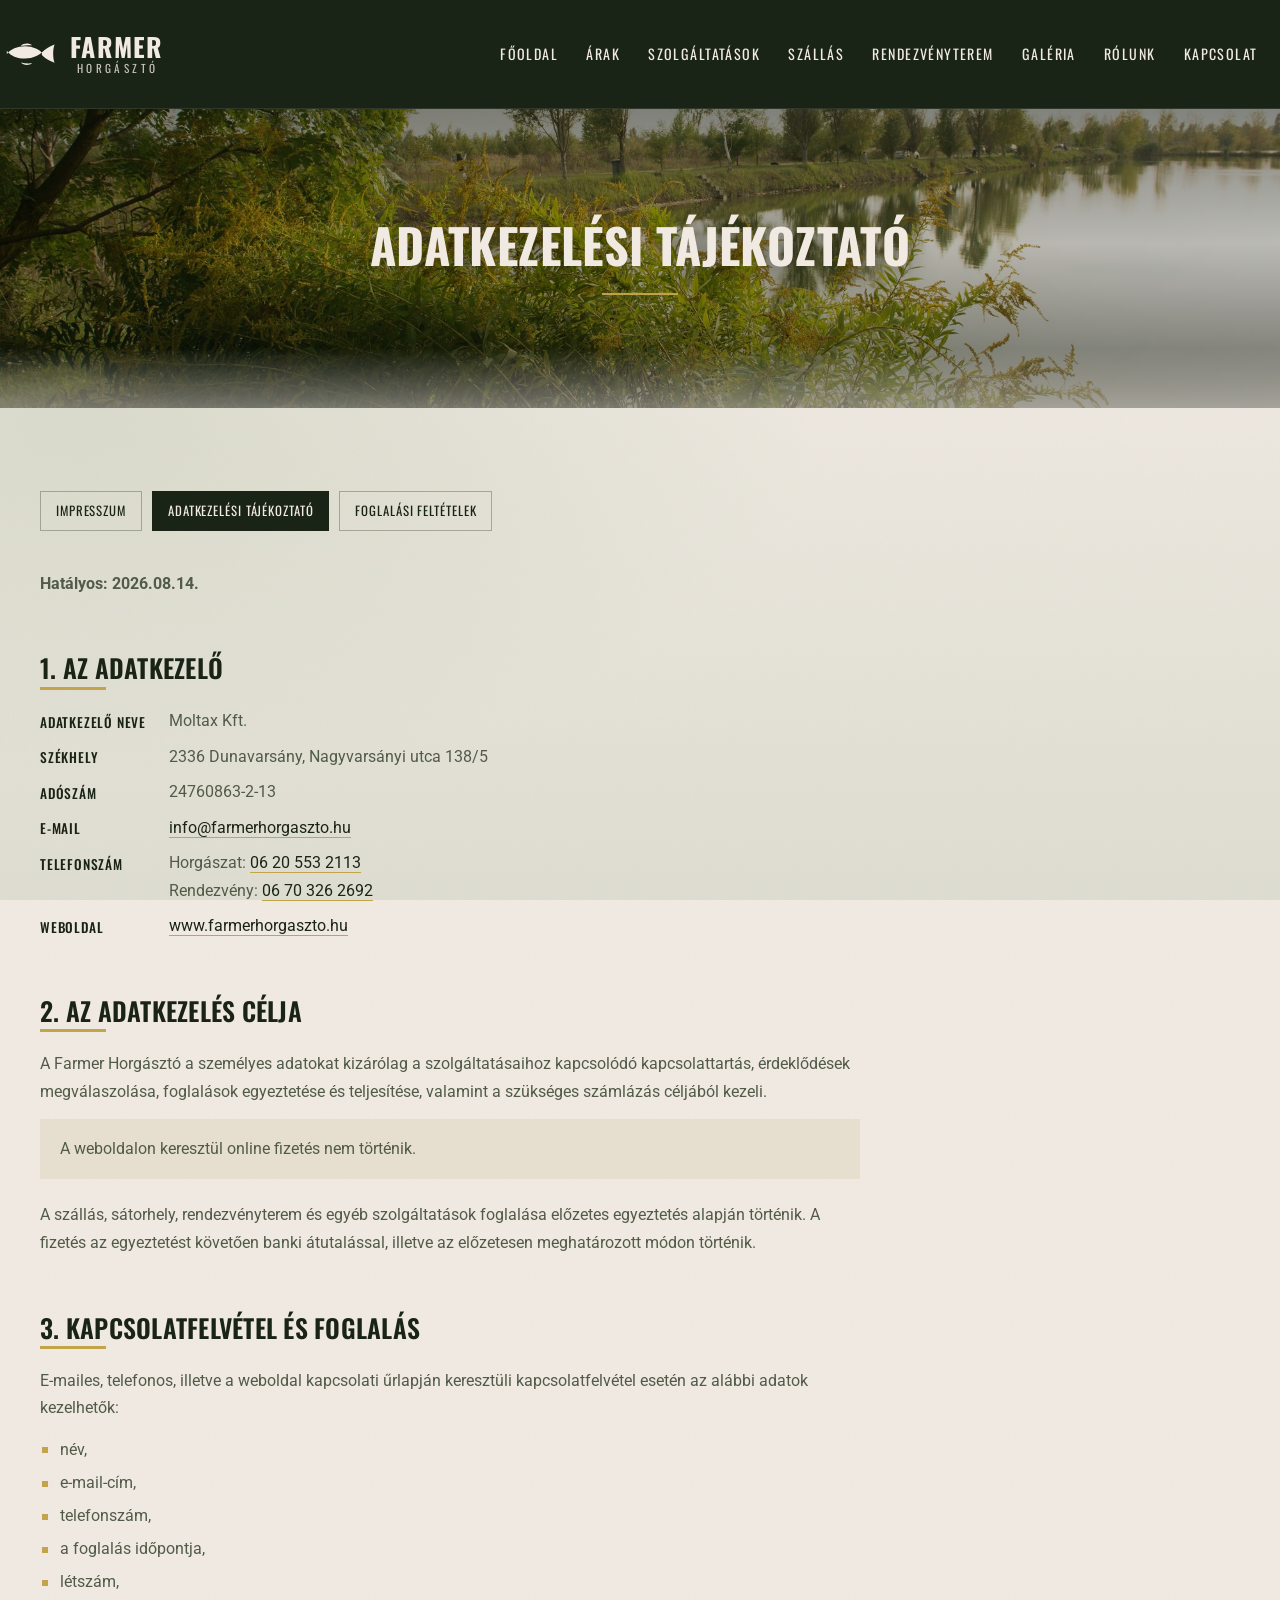
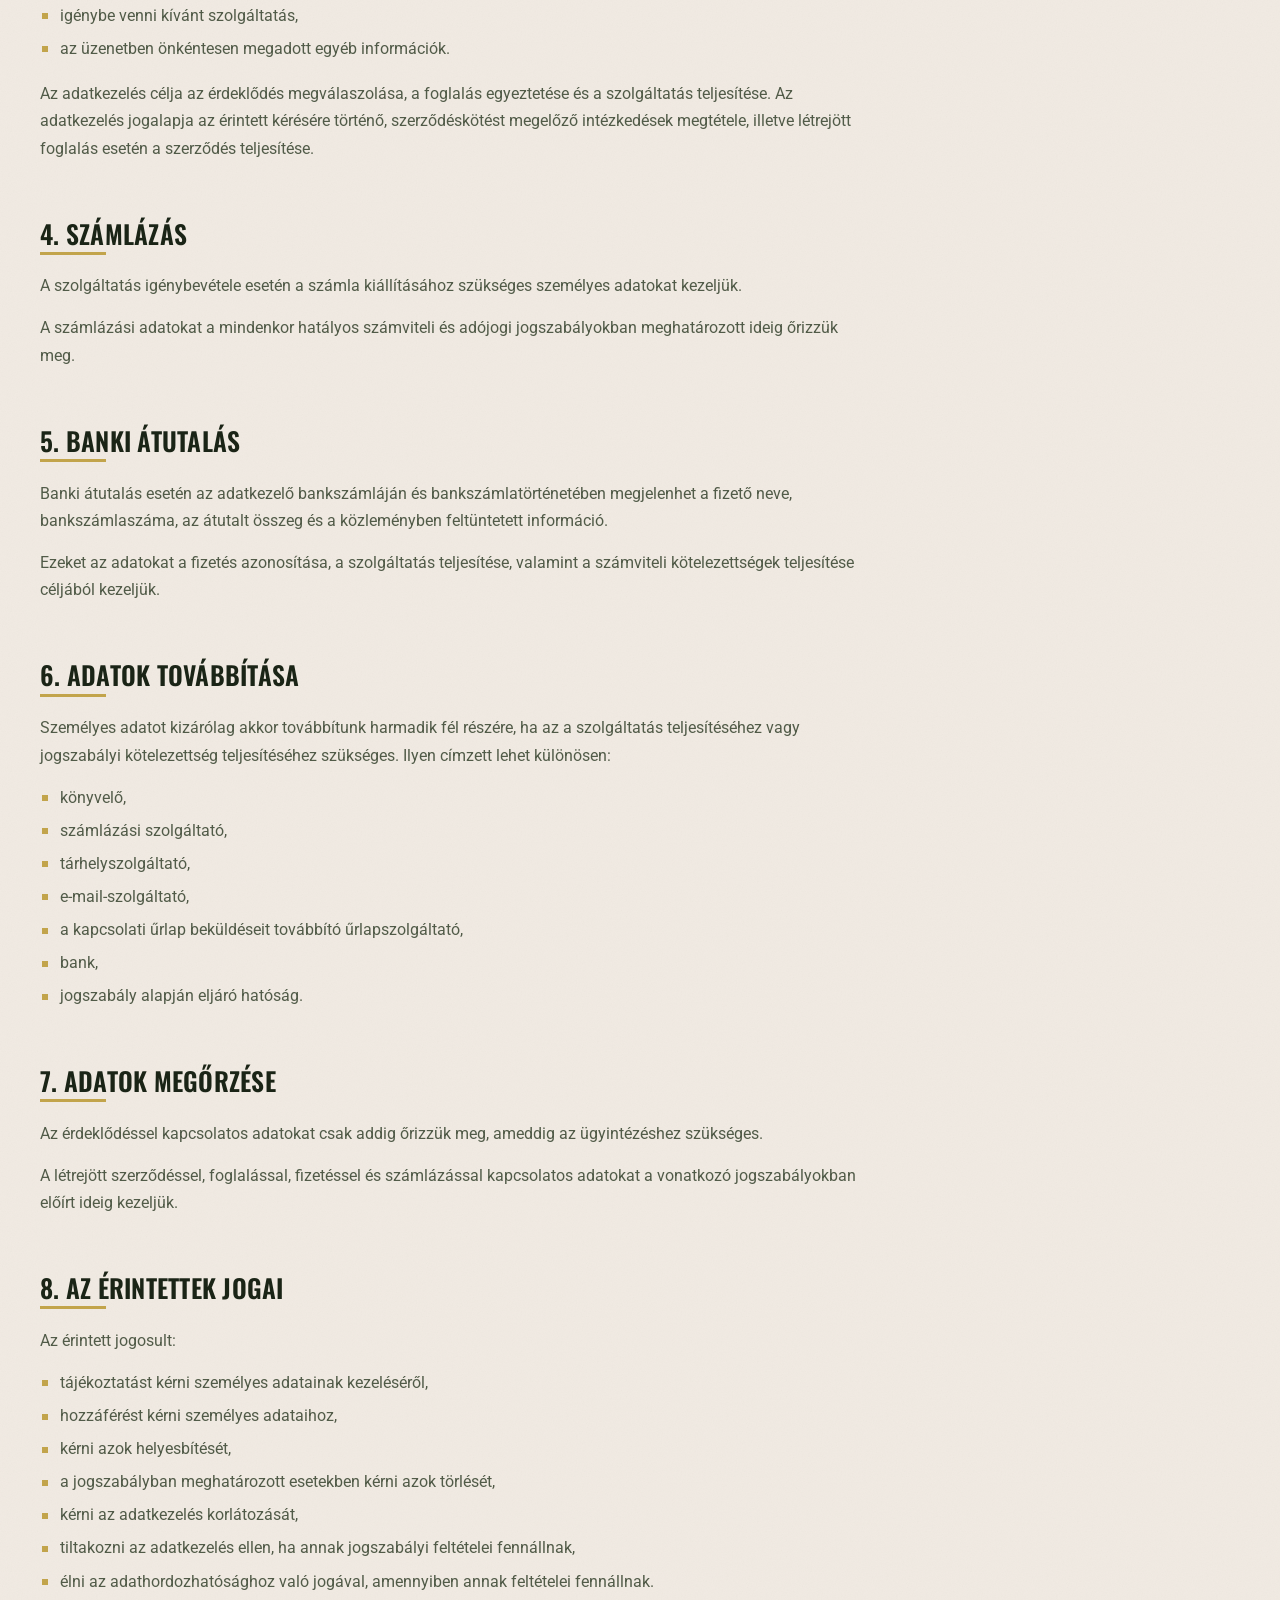
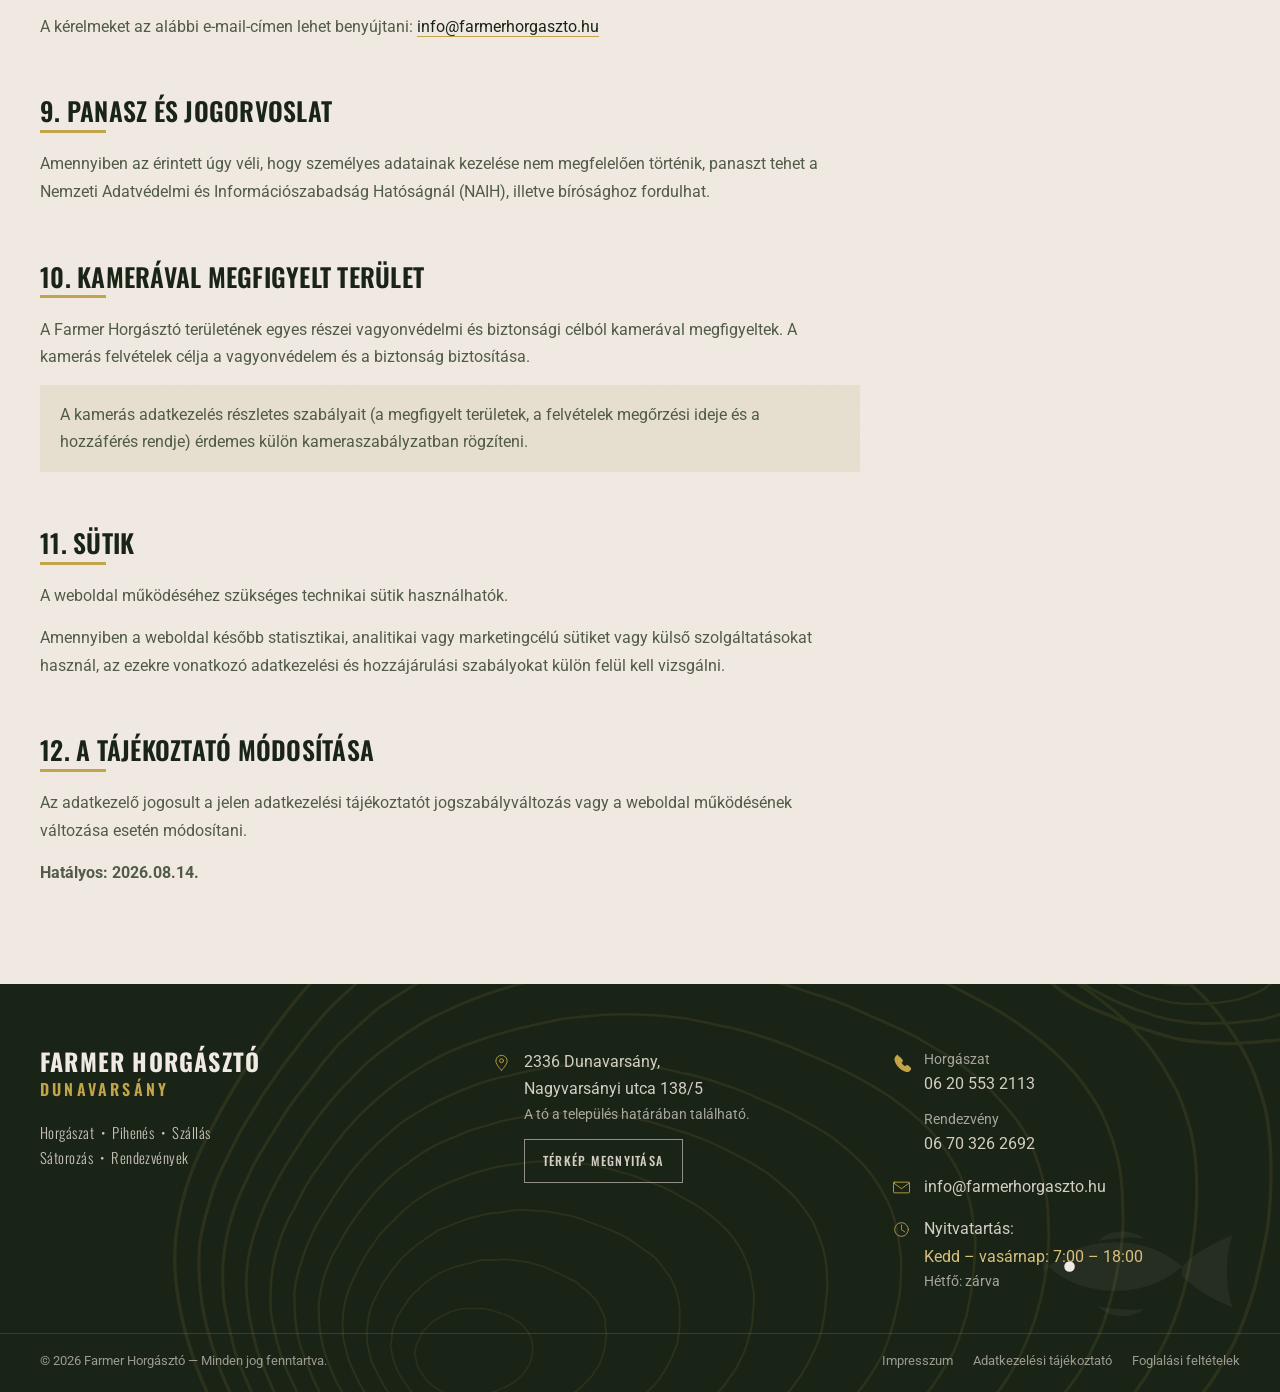
==== commit 9d0a7ea7: "fixing pictures and design stuff" ====
--- a/adatkezeles.html
+++ b/adatkezeles.html
@@ -59,7 +59,7 @@
         <dt>Székhely</dt><dd>2336 Dunavarsány, Nagyvarsányi utca 138/5</dd>
         <dt>Adószám</dt><dd>24760863-2-13</dd>
         <dt>E-mail</dt><dd><a href="mailto:info@farmerhorgaszto.hu">info@farmerhorgaszto.hu</a></dd>
-        <dt>Telefonszám</dt><dd><a href="tel:+36703262692">+36 70 326 2692</a></dd>
+        <dt>Telefonszám</dt><dd>Horgászat: <a href="tel:+36205532113">06 20 553 2113</a><br>Rendezvény: <a href="tel:+36703262692">06 70 326 2692</a></dd>
         <dt>Weboldal</dt><dd><a href="https://www.farmerhorgaszto.hu">www.farmerhorgaszto.hu</a></dd>
       </dl>
 
@@ -69,7 +69,7 @@
       <p>A szállás, sátorhely, rendezvényterem és egyéb szolgáltatások foglalása előzetes egyeztetés alapján történik. A fizetés az egyeztetést követően banki átutalással, illetve az előzetesen meghatározott módon történik.</p>
 
       <h2>3. Kapcsolatfelvétel és foglalás</h2><div class="uline"></div>
-      <p>E-mailes vagy telefonos kapcsolatfelvétel esetén az alábbi adatok kezelhetők:</p>
+      <p>E-mailes, telefonos, illetve a weboldal kapcsolati űrlapján keresztüli kapcsolatfelvétel esetén az alábbi adatok kezelhetők:</p>
       <ul>
         <li>név,</li><li>e-mail-cím,</li><li>telefonszám,</li>
         <li>a foglalás időpontja,</li><li>létszám,</li>
@@ -90,7 +90,8 @@
       <p>Személyes adatot kizárólag akkor továbbítunk harmadik fél részére, ha az a szolgáltatás teljesítéséhez vagy jogszabályi kötelezettség teljesítéséhez szükséges. Ilyen címzett lehet különösen:</p>
       <ul>
         <li>könyvelő,</li><li>számlázási szolgáltató,</li><li>tárhelyszolgáltató,</li>
-        <li>e-mail-szolgáltató,</li><li>bank,</li><li>jogszabály alapján eljáró hatóság.</li>
+        <li>e-mail-szolgáltató,</li><li>a kapcsolati űrlap beküldéseit továbbító űrlapszolgáltató,</li>
+        <li>bank,</li><li>jogszabály alapján eljáró hatóság.</li>
       </ul>
 
       <h2>7. Adatok megőrzése</h2><div class="uline"></div>
@@ -144,10 +145,14 @@
 <a class="ftr__btn" href="https://www.google.com/maps/search/?api=1&amp;query=2336+Dunavars%C3%A1ny+Nagyvars%C3%A1nyi+utca+138%2F5" target="_blank" rel="noopener">Térkép megnyitása</a></div></div>
 </div>
 <div class="ftr__rows">
-<div class="ftr__row"><svg class="ico" aria-hidden="true"><use href="assets/img/icons.svg#phone"/></svg><a href="tel:+36703262692">+36 70 326 2692</a></div>
+<div class="ftr__row"><svg class="ico" aria-hidden="true"><use href="assets/img/icons.svg#phone"/></svg>
+<div class="ftr__phones">
+<p class="ftr__sm">Horgászat</p><a href="tel:+36205532113">06 20 553 2113</a>
+<p class="ftr__sm">Rendezvény</p><a href="tel:+36703262692">06 70 326 2692</a>
+</div></div>
 <div class="ftr__row"><svg class="ico" aria-hidden="true"><use href="assets/img/icons.svg#mail"/></svg><a href="mailto:info@farmerhorgaszto.hu">info@farmerhorgaszto.hu</a></div>
 <div class="ftr__row"><svg class="ico" aria-hidden="true"><use href="assets/img/icons.svg#clock"/></svg>
-<div><p>Nyitvatartás: 7:00 – 18:00</p><p class="g">Keddtől vasárnapig</p><p class="ftr__sm">Hétfő: zárva</p></div></div>
+<div><p>Nyitvatartás:</p><p class="g">Kedd – vasárnap: 7:00 – 18:00</p><p class="ftr__sm">Hétfő: zárva</p></div></div>
 </div>
 </div>
 <div class="ftr__bot">
--- a/assets/css/style.css
+++ b/assets/css/style.css
@@ -10,7 +10,7 @@
    14) Pipás lista  15) CTA sáv  16) Galéria  17) Jogi szövegek
    18) Lábléc  19) Animáció  20) Reszponzív
    Atmoszféra: 2b) légtér-réteg  9b) vízszint-szekciók
-   14c) fotósáv  22) szintvonal-motívum
+   14c) fotósáv  22) szintvonal-motívum  24) kapcsolati űrlap
    ============================================================ */
 
 /* --- 1. Tokenek ------------------------------------------- */
@@ -167,7 +167,7 @@
 .hdr.is-compact .logo__n{font-size:1.24rem}
 .hdr.is-compact .logo__s{font-size:0;opacity:0;margin-top:-2px}
 
-/* a logó teláll a bal sarokban, a menüpontok egyenletesen oszlanak el */
+/* a logó a bal sarokban áll, a menü jobbra tömörödik */
 .hdr__in{
   display:flex;align-items:center;gap:clamp(20px,3vw,60px);
   max-width:none;margin:0;
@@ -191,13 +191,13 @@
 }
 .logo__s::before,.logo__s::after{content:"";flex:1 1 auto;height:1px;background:rgba(241,234,226,.45)}
 
-/* a menü kitölti a maradék szélességet, a linkek egyenletesen oszlanak el
-   (ugyanaz a modell, mint a Parton oldalon) */
-.nav{display:flex;align-items:center;flex:1 1 auto;justify-content:space-between;gap:clamp(10px,1.1vw,22px)}
+/* a menü a maradék szélességet kitölti, de a linkek a jobb szélhez
+   igazodnak — nem szóródnak szét a teljes fejlécen */
+.nav{display:flex;align-items:center;flex:1 1 auto;justify-content:flex-end;gap:clamp(20px,1.9vw,40px)}
 .nav ul{
   display:flex;align-items:center;
-  flex:1 1 auto;justify-content:space-between;
-  gap:clamp(10px,1.1vw,22px);
+  flex:0 1 auto;justify-content:flex-end;
+  gap:clamp(20px,1.9vw,40px);
 }
 .nav a{
   display:block;position:relative;padding:8px 2px;
@@ -455,6 +455,26 @@
 .feats--bare li{border-left:1px solid var(--line)}
 .feats--bare li:first-child{border-left:0}
 
+/* --- 11d. Elérhetőség-sáv mélyzöld mezőn -------------------
+   A kapcsolat oldal sávja. A zöld mező maga adja a hangsúlyt,
+   ezért nincs benne ikon: csak a felirat és az érték, a mezőben
+   középen. A nyitvatartás két sorban áll, a másik két érték
+   egyben — hogy a feliratok mégis egy vonalban maradjanak, minden
+   érték ugyanannyi helyet kap, és abban van középre igazítva. */
+.feats--dark{--n:4;background:var(--dark);border-color:rgba(241,234,226,.2)}
+.feats--dark li{
+  gap:9px;justify-content:center;
+  padding:clamp(18px,2vw,26px) clamp(10px,1.4vw,20px);
+  border-left-color:rgba(241,234,226,.2);
+}
+.feats--dark li > :last-child{
+  display:flex;align-items:center;justify-content:center;
+  min-height:3.1rem;text-align:center;
+}
+.feats--dark span{color:var(--cream)}
+.feats--dark a{color:var(--cream)}
+.feats--dark a:hover{color:var(--gold-l)}
+
 /* --- 11b. Adatsáv (ikon nélkül, érték + felirat) ---------- */
 .specs{
   display:grid;grid-template-columns:repeat(var(--n,5),1fr);
@@ -497,10 +517,11 @@
 .scard__fig{position:relative;margin:0;aspect-ratio:4/3;overflow:hidden;background:var(--dark-2)}
 .scard__fig img{width:100%;height:100%;object-fit:cover;transition:transform .8s var(--ease)}
 .scard:hover .scard__fig img{transform:scale(1.05)}
-.scard__b{padding:clamp(22px,2.4vw,30px) clamp(18px,2.2vw,28px) clamp(20px,2.4vw,28px);text-align:center;display:flex;flex-direction:column;flex:1 1 auto}
+.scard__b{padding:clamp(22px,2.4vw,30px) clamp(18px,2.2vw,28px) clamp(20px,2.4vw,28px);text-align:center;display:flex;flex-direction:column;justify-content:center;flex:1 1 auto}
 .scard__t{font-family:var(--disp);font-weight:600;font-size:1.2rem;letter-spacing:.04em;text-transform:uppercase;color:var(--dark)}
 .scard__b .uline{margin:11px auto 15px}
 .scard__b p{color:var(--ink-soft);font-size:.96rem;line-height:1.65;margin-bottom:1.5em}
+.scard__b p:last-child{margin-bottom:0}
 .scard__b .btn{margin-top:auto;align-self:center}
 
 /* --- 13. Kétosztatú kártya ------------------------------ */
@@ -559,6 +580,15 @@
   content:"";position:absolute;inset:12px;
   border:1px solid rgba(194,164,75,.28);pointer-events:none;
 }
+/* A szintvonalak helyett halk fényjáték: fentről meleg arany derengés,
+   lent beülő mélység. Mintázat nélkül, hogy a szöveg maradjon a
+   főszereplő — a keretvonal (::before) adja a rendet. */
+.hl::after{
+  content:"";position:absolute;inset:0;z-index:0;pointer-events:none;
+  background:
+    radial-gradient(122% 88% at 15% -14%,rgba(194,164,75,.17) 0%,rgba(194,164,75,0) 58%),
+    radial-gradient(92% 72% at 93% 110%,rgba(0,0,0,.36) 0%,rgba(0,0,0,0) 62%);
+}
 .hl__body{position:relative;z-index:1;max-width:78ch;margin:0 auto}
 .hl__t{
   display:flex;align-items:center;justify-content:center;gap:clamp(12px,2vw,26px);
@@ -715,6 +745,49 @@
   display:block;font-size:.86rem;letter-spacing:.05em;
   color:rgba(241,234,226,.8);margin-top:.25em;
 }
+/* A kapcsolat oldalon a sáv nem egy mondatot tart, hanem a megközelítés
+   adatait: kisebb cím, alatta cím-sor, egy mondat és a két térképgomb.
+   Így elhagyható lett a korábbi külön „Cím + térkép” szekció. */
+.band--info{min-height:clamp(380px,34vw,500px)}
+/* Itt nem egy nagy sor, hanem folyószöveg is van, ezért a fátyol
+   balról sűrűbb: a szöveg olvasható marad, a kép jobb oldala nyitva. */
+.band--info::after{
+  background:
+    linear-gradient(to right,rgba(11,17,9,.9) 0%,rgba(11,17,9,.66) 36%,
+                    rgba(11,17,9,.2) 68%,rgba(11,17,9,.06) 100%),
+    linear-gradient(to top,rgba(11,17,9,.55) 0%,rgba(11,17,9,.1) 55%);
+}
+.band--info .band__t{font-size:clamp(1.5rem,3vw,2.5rem);max-width:none}
+.band__addr{
+  font-family:var(--disp);font-weight:600;
+  font-size:clamp(1.1rem,1.9vw,1.5rem);line-height:1.3;
+  letter-spacing:.01em;text-transform:none;color:var(--cream);
+  margin-top:clamp(16px,2vw,26px);
+  text-shadow:0 3px 24px rgba(10,14,8,.6);
+}
+.band__d{
+  max-width:46ch;margin-top:.7em;line-height:1.7;
+  color:rgba(241,234,226,.86);
+  text-shadow:0 2px 18px rgba(10,14,8,.6);
+}
+.band__btns{
+  display:flex;flex-wrap:wrap;gap:12px;
+  margin-top:clamp(20px,2.4vw,30px);
+}
+/* Szűk nézetben a szöveg a teljes szélességet elfoglalja, ezért a
+   fátyol ott végig sűrű, nem csak a bal oldalon. */
+@media (max-width:760px){
+  .band--info::after{
+    background:
+      linear-gradient(to right,rgba(11,17,9,.88) 0%,rgba(11,17,9,.72) 60%,
+                      rgba(11,17,9,.58) 100%),
+      linear-gradient(to top,rgba(11,17,9,.5) 0%,rgba(11,17,9,.12) 60%);
+  }
+}
+@media (max-width:460px){
+  .band__btns .btn{width:100%}
+}
+
 @media (max-width:560px){.band__m{gap:14px 26px}}
 
 /* --- 15. CTA sáv ---------------------------------------- */
@@ -740,7 +813,12 @@
   grid-auto-flow:dense;
   gap:clamp(8px,.85vw,14px);
 }
-/* alap csempé: 1 oszlop × 2 sor — a változatokat a HTML osztályai adják */
+/* Alap csempe: 1 hasáb × 2 sor. A magasság MINDEN csempénél ennyi, csak a
+   szélesség változik (.wide = 2 hasáb). Ez szándékos: ha a magasság is
+   változna (korábban .tall = 3 sor, .big = 2×3), a sorok kicsúsznak a
+   ritmusból, és a dense-elhelyezés nem tudja betölteni az így keletkező
+   egysoros réseket — mert minden csempe legalább 2 sor magas. Innen jöttek
+   a lyukak a rács közepén. */
 .gal a{
   position:relative;display:block;overflow:hidden;
   grid-column:span 1;grid-row:span 2;
@@ -749,8 +827,18 @@
   transition:transform .55s var(--ease),box-shadow .55s var(--ease);
 }
 .gal a.wide{grid-column:span 2}
-.gal a.tall{grid-row:span 3}
-.gal a.big{grid-column:span 2;grid-row:span 3}
+/* A rács csak akkor telik ki maradék nélkül, ha a csempék összesített
+   területe osztható a hasábszámmal. Egy csempe 1 egység, a .wide 2, tehát
+   N kép és W széles csempe esetén a terület N + W. A hasábszám viszont
+   1100 px alatt 3-ra, 760 px alatt 2-re vált, ezért egy fix W nem tud
+   mindháromra kijönni. Erre való ez a két jelölő: a 3 hasábos sávban
+   egyetlen csempe szélessége átvált, és a terület újra osztható lesz.
+     .wide--opt  — széles, KIVÉVE a 3 hasábos sávban  (galéria: 5 → 4)
+     .wide--3    — széles CSAK a 3 hasábos sávban     (rólunk:  1 → 2) */
+@media (min-width:761px) and (max-width:1100px){
+  .gal a.wide--opt{grid-column:span 1}
+  .gal a.wide--3{grid-column:span 2}
+}
 
 .gal img{
   width:100%;height:100%;object-fit:cover;
@@ -779,12 +867,10 @@
 
 @media (max-width:1100px){
   .gal{grid-template-columns:repeat(3,1fr)}
-  .gal a.big{grid-column:span 2;grid-row:span 3}
 }
 @media (max-width:760px){
   .gal{grid-template-columns:repeat(2,1fr);grid-auto-rows:clamp(96px,20vw,150px)}
-  .gal a.wide,.gal a.big{grid-column:span 2}
-  .gal a.big{grid-row:span 3}
+  .gal a.wide{grid-column:span 2}
   .gal--plain{grid-template-columns:repeat(2,1fr) !important}
 }
 
@@ -877,14 +963,29 @@
   font-size:clamp(1.25rem,2.2vw,1.72rem);line-height:1.45;letter-spacing:.005em;
   color:var(--dark);text-align:center;
 }
+/* Három bekezdés, három hasáb — egy bekezdés egy hasáb. Korábban
+   `columns:2` volt: három bekezdést két hasábba tördelve az egyik
+   oldalon két bekezdés állt, a másikon egy, és alatta nagy üres folt
+   maradt. Ráccsal ez nem fordulhat elő. A bekezdések fölötti rövid
+   arany vonal ugyanaz a jelölés, mint a fotósáv adatainál. */
 .intro__cols{
-  columns:2;column-gap:clamp(28px,4vw,60px);
-  margin-top:clamp(24px,3vw,40px);
+  display:grid;grid-template-columns:repeat(3,1fr);
+  gap:clamp(20px,2.8vw,42px);
+  margin-top:clamp(26px,3.4vw,46px);
   color:var(--ink-soft);
 }
-.intro__cols p{margin-bottom:1em;break-inside:avoid}
-.intro__cols p:last-child{margin-bottom:0}
-@media (max-width:760px){.intro__cols{columns:1}}
+.intro__cols p{
+  position:relative;padding-top:clamp(14px,1.6vw,19px);
+  font-size:.98rem;line-height:1.72;
+}
+.intro__cols p::before{
+  content:"";position:absolute;top:0;left:0;
+  width:32px;height:2px;background:var(--gold);
+}
+/* egy hasáb alatt a rövid mérték már olvashatatlanul keskeny lenne */
+@media (max-width:900px){
+  .intro__cols{grid-template-columns:1fr;gap:clamp(16px,2.4vw,24px)}
+}
 
 .pull{margin:clamp(30px,4vw,52px) auto 0;text-align:center;max-width:46ch}
 .pull::before{
@@ -919,6 +1020,10 @@
 .ftr__row .ico{width:19px;height:19px;margin-top:5px;color:var(--gold)}
 .ftr__row a:hover{color:var(--gold-l)}
 .ftr__sm{font-size:.88rem;color:rgba(241,234,226,.66);line-height:1.6}
+/* két telefonszám, cél szerint felirattal: a szám blokk, hogy külön sorba
+   kerüljön a fölötte lévő felirattól */
+.ftr__phones a{display:block}
+.ftr__phones p:not(:first-child){margin-top:.7em}
 .ftr .g{color:var(--gold-l)}
 .ftr__btn{
   display:inline-flex;align-items:center;gap:9px;margin-top:14px;padding:10px 18px;
@@ -993,7 +1098,7 @@
    A @supports azért kell, mert maszk nélkül a színréteg letakarná a
    szekciót — támogatás híján egyszerűen elmarad a díszítés. */
 @supports ((-webkit-mask-image:url("../img/contours.svg")) or (mask-image:url("../img/contours.svg"))){
-  .hl::after,.sec--deep::after,.ftr::before{
+  .sec--deep::after,.ftr::before{
     content:"";position:absolute;inset:-8% -5%;z-index:0;pointer-events:none;
     background:var(--gold);opacity:.15;
     -webkit-mask:url("../img/contours.svg") no-repeat 50% 48%/cover;
@@ -1018,6 +1123,79 @@
 }
 @keyframes hero-settle{from{transform:scale(1.06)}to{transform:scale(1)}}
 @keyframes hero-rise{from{opacity:0;transform:translateY(14px)}to{opacity:1;transform:none}}
+
+/* --- 24. Kapcsolati űrlap -------------------------------------------
+   A kapcsolat oldal űrlapja. Beküldés a Web3Forms végpontjára megy,
+   a hozzáférési kulcs a kapcsolat.html rejtett mezőjében van (lásd
+   README). A mezők a meglévő tokeneket használják, hogy az űrlap
+   ugyanabban a képben maradjon, mint a panelek és a gombok. */
+.form{display:grid;gap:clamp(15px,1.7vw,21px)}
+.form__grid{display:grid;grid-template-columns:1fr 1fr;gap:clamp(15px,1.7vw,21px)}
+.field{display:flex;flex-direction:column;gap:7px;min-width:0}
+.field--full{grid-column:1 / -1}
+.field label{
+  font-family:var(--disp);font-weight:500;font-size:.78rem;
+  letter-spacing:.12em;text-transform:uppercase;color:var(--dark);
+}
+.req{color:var(--gold)}
+.field input,.field select,.field textarea{
+  width:100%;padding:12px 14px;
+  font-family:var(--body);font-size:1rem;line-height:1.5;color:var(--ink);
+  background:var(--paper);border:1px solid var(--line-2);border-radius:0;
+  -webkit-appearance:none;appearance:none;
+  transition:border-color .3s var(--ease),box-shadow .3s var(--ease);
+}
+.field textarea{min-height:158px;resize:vertical;line-height:1.65}
+.field select{
+  padding-right:38px;cursor:pointer;
+  background-image:url("data:image/svg+xml;utf8,<svg xmlns='http://www.w3.org/2000/svg' width='12' height='8'><path d='M1 1l5 5 5-5' fill='none' stroke='%231a2416' stroke-width='1.6' stroke-linecap='round' stroke-linejoin='round'/></svg>");
+  background-repeat:no-repeat;background-position:right 14px center;
+}
+.field input::placeholder,.field textarea::placeholder{color:rgba(81,91,72,.58)}
+.field input:focus,.field select:focus,.field textarea:focus{
+  outline:none;border-color:var(--gold);
+  box-shadow:0 0 0 3px rgba(194,164,75,.22);
+}
+/* csak beküldés után jelöljük hibásnak — gépelés közben ne piruljon */
+.form.is-checked :invalid{border-color:rgba(162,69,47,.7)}
+
+.form__consent{
+  display:flex;gap:12px;align-items:flex-start;
+  font-size:.94rem;color:var(--ink-soft);line-height:1.6;cursor:pointer;
+}
+.form__consent input{
+  width:19px;height:19px;margin:3px 0 0;flex:0 0 auto;
+  accent-color:var(--gold);cursor:pointer;
+}
+.form__consent a{
+  color:var(--dark);text-decoration:underline;
+  text-decoration-color:var(--gold);text-underline-offset:3px;
+}
+.form__consent a:hover{color:var(--gold)}
+
+.form__foot{display:flex;flex-wrap:wrap;gap:16px;align-items:center;justify-content:space-between}
+.form__note{font-size:.86rem;color:var(--ink-soft)}
+
+/* robotcsapda: ember nem látja, képernyőolvasó sem olvassa */
+.form__hp{position:absolute;left:-9999px;width:1px;height:1px;overflow:hidden}
+
+.form__status{
+  padding:13px 16px;background:var(--paper);
+  border-left:3px solid var(--line-2);
+  font-size:.95rem;line-height:1.6;
+}
+.form__status:empty{display:none}
+.form__status.is-ok{border-left-color:#4d7a3a;color:#315023;background:rgba(77,122,58,.08)}
+.form__status.is-err{border-left-color:#a2452f;color:#7d3020;background:rgba(162,69,47,.07)}
+
+.form [data-form-submit][disabled]{opacity:.55;cursor:progress}
+
+@media (max-width:660px){
+  .form__grid{grid-template-columns:1fr}
+  .form__foot{flex-direction:column-reverse;align-items:stretch}
+  .form__foot .btn{width:100%}
+  .form__note{text-align:center}
+}
 
 /* --- 21. Reszponzív ------------------------------------- */
 /* Kis kijelzőn a rögzített hátterek minden görgetésnél újrafestenek,
@@ -1076,3 +1254,126 @@
   .ftr__top{grid-template-columns:1fr}
   .ftr__bot{flex-direction:column;align-items:flex-start}
 }
+
+/* --- 24b. Elérhetőség-sáv szűk nézetben ------------------------------
+   660 px alatt két hasáb, 520 px alatt egy — három hasábban a
+   telefonszám és az e-mail-cím szó közben tördelődne. A választóvonalak
+   itt világosak, mert zöld mezőn futnak. A fájl végén áll, hogy a 21.
+   szakasz általános .feats-szabályait forrássorrendben is felülírja. */
+@media (max-width:660px){
+  /* két hasábban a páratlanul maradó utolsó mező a teljes sort kitölti */
+  .feats.feats--dark li:last-child:nth-child(odd){grid-column:1 / -1}
+  /* egymás alatt már nincs mihez igazítani: a mező a tartalomra szűkül */
+  .feats.feats--dark li > :last-child{min-height:0}
+  .feats.feats--dark li{border-left:1px solid rgba(241,234,226,.2);border-top:0}
+  .feats.feats--dark li:nth-child(2n+1){border-left:0}
+  .feats.feats--dark li:nth-child(n+3){border-top:1px solid rgba(241,234,226,.2)}
+}
+@media (max-width:520px){
+  .feats.feats--dark{--n:1}
+  .feats.feats--dark li{border-left:0}
+  .feats.feats--dark li + li{border-top:1px solid rgba(241,234,226,.2)}
+}
+
+/* --- 25. „Parton" átvezető blokk ------------------------------------
+   A rendezvényterem saját oldalára (partonrendezveny.hu) vezet, ezért
+   nem a farmeri mélyzöld-arany párost viseli, hanem a Parton-oldal
+   zsályazöldjét és meleg krémjét — így ránézésre is látszik, hogy egy
+   másik oldalra visz. A fel-le hullámos perem a névre („parton") és a
+   tóra utal; maszkkal készül, hogy a lapháttér átlátsszon a hullámok
+   között, ne egy kitöltött csík fedje.
+   A díszítő ikon szándékosan beágyazott SVG, nem a sprite-ból jön:
+   a WebKit a külső <use>-t nem tölti be. */
+.pcta{
+  --p-green:#6c7d58;      /* Parton zsálya */
+  --p-dark:#4e5b3f;
+  --p-cream:#fff6e0;
+  --wave-w:46px;          /* egy fél hullám szélessége */
+  --wave-h:16px;          /* hullámmagasság */
+
+  position:relative;overflow:hidden;
+  padding:calc(var(--wave-h) + clamp(26px,3.4vw,44px)) clamp(22px,3.4vw,52px);
+  background:
+    radial-gradient(120% 130% at 100% 0%,rgba(255,246,224,.16) 0%,rgba(255,246,224,0) 55%),
+    linear-gradient(135deg,var(--p-green) 0%,var(--p-dark) 100%);
+  color:var(--p-cream);
+
+  /* Hullámos felső ÉS alsó perem. A hullámot beágyazott SVG rajzolja
+     (igazi szinusz, nem félkörös csipke), maszkként ismételve vízszintesen;
+     a középső linear-gradient tartja meg a két perem közti tömböt. Mivel
+     maszk, a lapháttér átlátszik a hullámok között — nincs kitöltött csík. */
+  --wave-top:url("data:image/svg+xml,%3Csvg xmlns='http://www.w3.org/2000/svg' width='80' height='16' preserveAspectRatio='none'%3E%3Cpath d='M0 8 Q20 0 40 8 Q60 16 80 8 L80 16 L0 16 Z' fill='black'/%3E%3C/svg%3E");
+  --wave-bot:url("data:image/svg+xml,%3Csvg xmlns='http://www.w3.org/2000/svg' width='80' height='16' preserveAspectRatio='none'%3E%3Cpath d='M0 8 Q20 16 40 8 Q60 0 80 8 L80 0 L0 0 Z' fill='black'/%3E%3C/svg%3E");
+  -webkit-mask:
+    var(--wave-top) top left/calc(var(--wave-w)*2) var(--wave-h) repeat-x,
+    var(--wave-bot) bottom left/calc(var(--wave-w)*2) var(--wave-h) repeat-x,
+    linear-gradient(#000 0 0) center/100% calc(100% - var(--wave-h)*2) no-repeat;
+  mask:
+    var(--wave-top) top left/calc(var(--wave-w)*2) var(--wave-h) repeat-x,
+    var(--wave-bot) bottom left/calc(var(--wave-w)*2) var(--wave-h) repeat-x,
+    linear-gradient(#000 0 0) center/100% calc(100% - var(--wave-h)*2) no-repeat;
+}
+
+.pcta__in{
+  position:relative;z-index:1;
+  display:grid;grid-template-columns:1fr auto;
+  gap:clamp(18px,3vw,44px);align-items:center;
+}
+.pcta__eyebrow{
+  font-family:var(--disp);font-weight:500;font-size:.76rem;
+  letter-spacing:.2em;text-transform:uppercase;
+  color:rgba(255,246,224,.72);
+}
+.pcta__t{
+  font-family:var(--disp);font-weight:600;
+  font-size:clamp(1.5rem,3.4vw,2.5rem);line-height:1.05;
+  letter-spacing:.06em;text-transform:uppercase;
+  margin-top:.28em;
+}
+.pcta__t em{
+  font-style:normal;font-weight:300;
+  font-size:.44em;letter-spacing:.14em;
+  display:block;color:rgba(255,246,224,.66);margin-top:.5em;
+}
+.pcta__d{
+  margin-top:.9em;max-width:52ch;line-height:1.7;
+  color:rgba(255,246,224,.9);
+}
+/* a gomb a Parton krémjét viseli, nem a farmeri aranyat */
+.pcta__btn{
+  background:var(--p-cream);border-color:var(--p-cream);color:var(--p-dark);
+  white-space:nowrap;
+}
+.pcta__btn:hover{background:#fff;border-color:#fff;color:var(--p-dark)}
+
+/* fodrozódó vízvonalak a jobb szélen — csak dísz, kicsiben elmarad */
+.pcta__ripple{
+  position:absolute;right:-44px;bottom:-40px;width:clamp(200px,24vw,340px);
+  height:auto;color:rgba(255,246,224,.13);pointer-events:none;z-index:0;
+}
+
+@media (max-width:820px){
+  .pcta__in{grid-template-columns:1fr;gap:clamp(16px,3vw,24px)}
+  .pcta__btn{justify-self:start}
+  .pcta__ripple{display:none}
+}
+
+
+/* --- 26. Archív képpár (rólunk oldal) ------------------------------
+   Régi, kis felbontású családi fotók. Itt nincs vágás: a kép a saját
+   arányában áll (height:auto), mert egy archív felvételnél a teljes
+   kompozíció a lényeg — és a 960 px-es forrás nem is bír el nagyítást. */
+.archive{
+  display:grid;grid-template-columns:1fr 1fr;
+  gap:clamp(16px,2.4vw,32px);
+  margin-top:clamp(24px,3vw,40px);
+}
+.archive a{
+  display:block;overflow:hidden;background:var(--dark-2);
+  border:1px solid var(--line);
+}
+.archive img{width:100%;height:auto;transition:transform .8s var(--ease)}
+.archive a:hover img{transform:scale(1.03)}
+@media (max-width:700px){
+  .archive{grid-template-columns:1fr}
+}
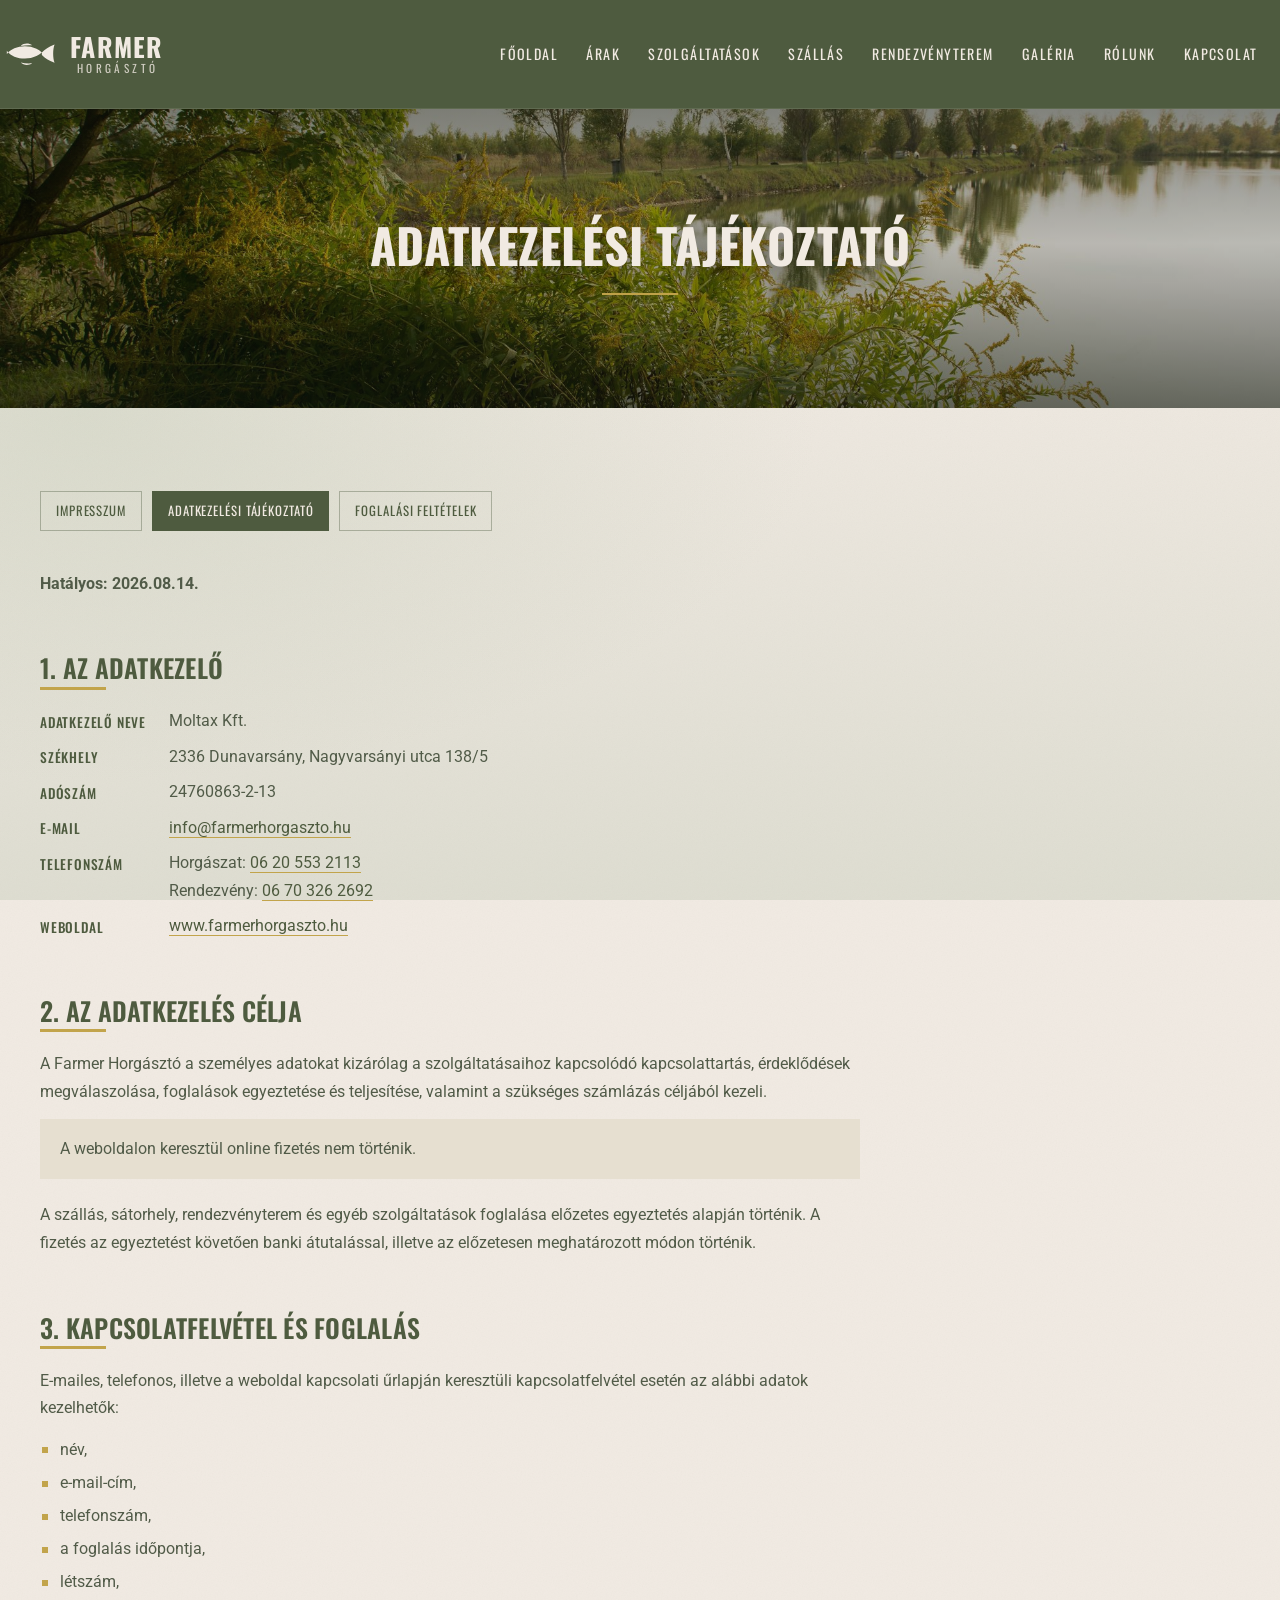
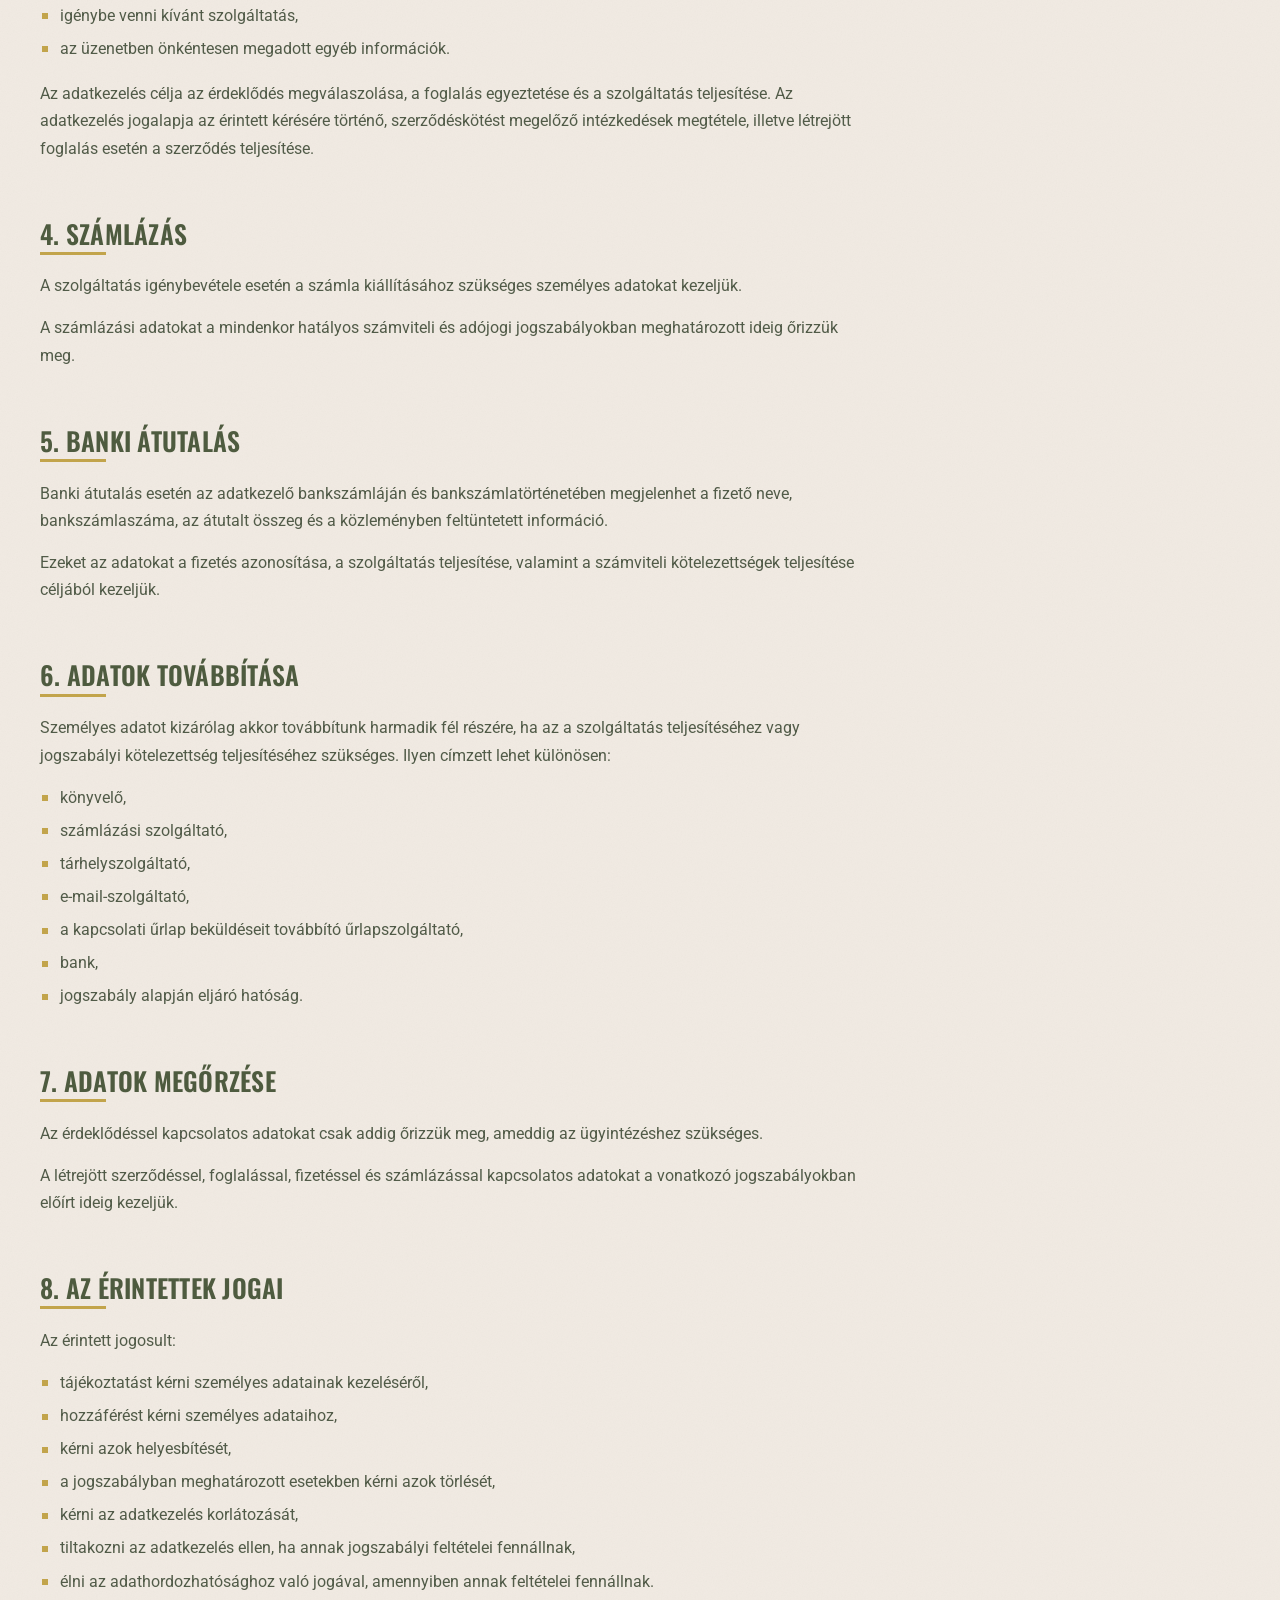
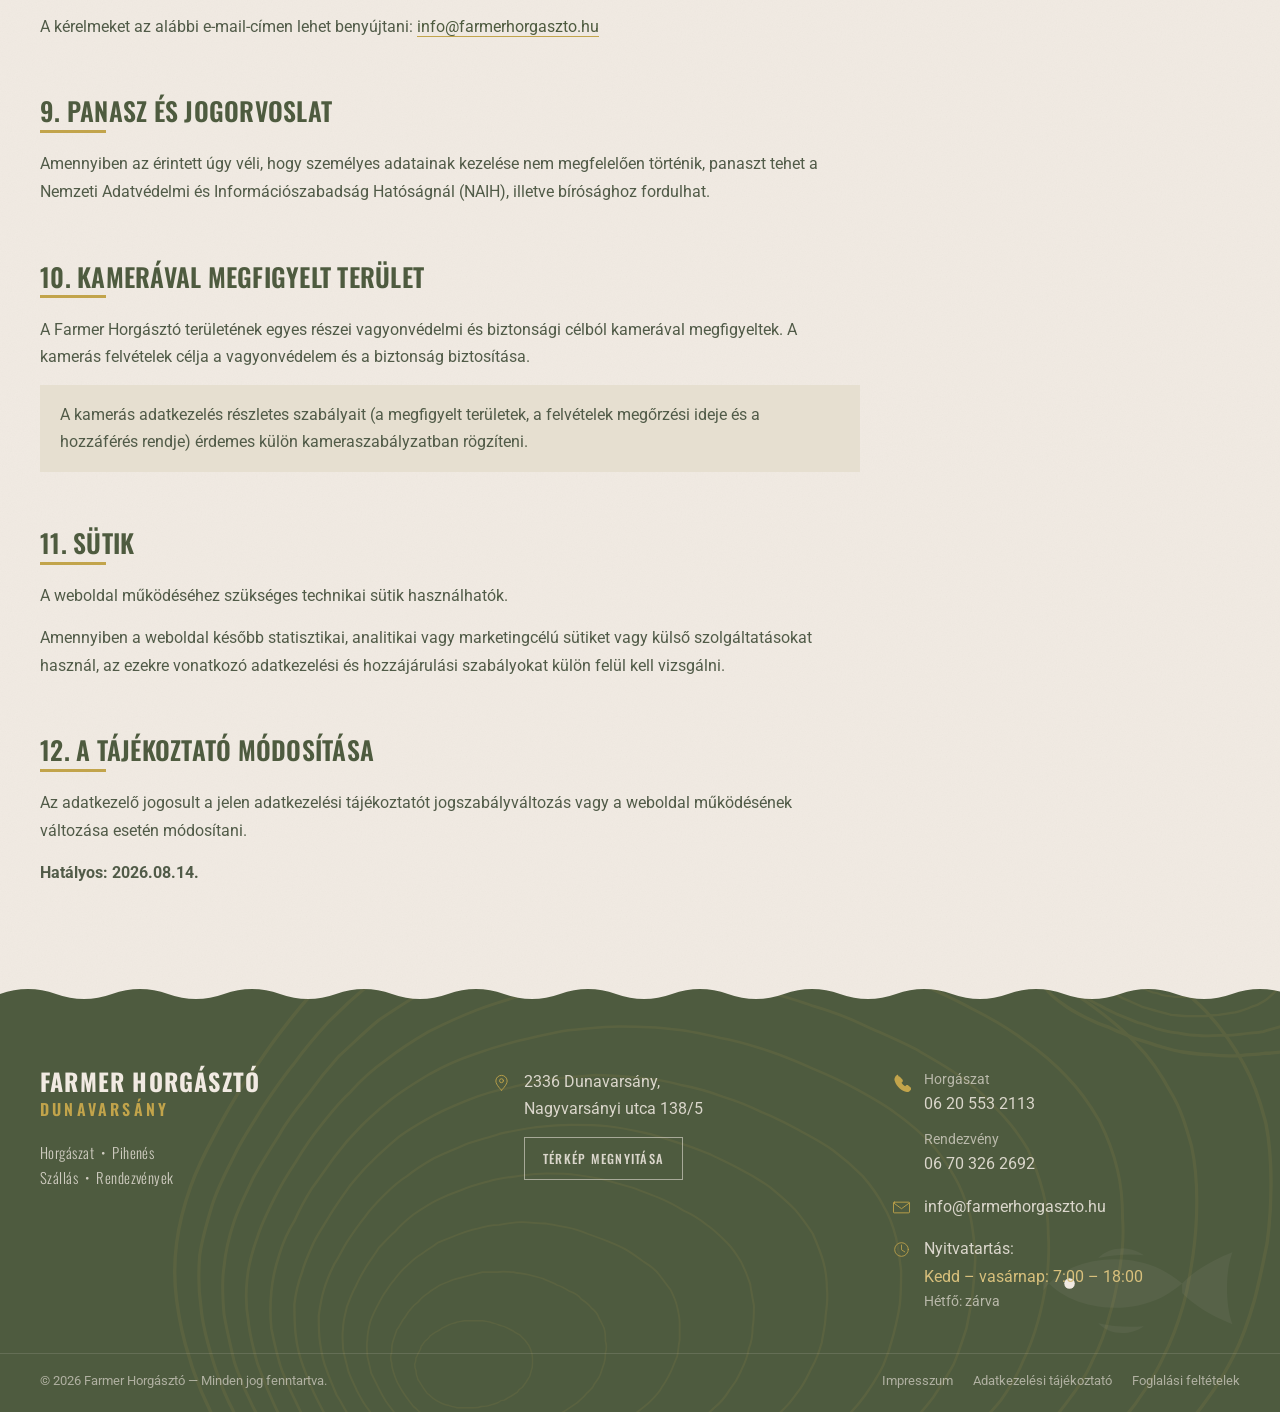
==== commit b8850cd9: "fixing color and design" ====
--- a/adatkezeles.html
+++ b/adatkezeles.html
@@ -6,7 +6,10 @@
 <title>Adatkezelési tájékoztató – Farmer Horgásztó</title>
 <meta name="description" content="A Farmer Horgásztó (Moltax Kft.) adatkezelési tájékoztatója: az adatkezelés célja, jogalapja, az érintettek jogai és a megőrzési idők.">
 <meta name="robots" content="noindex,follow">
-<meta name="theme-color" content="#1a2416">
+<meta name="theme-color" content="#4e5b3f">
+<link rel="icon" href="assets/img/fish-icon-32.png?v=4" sizes="32x32" type="image/png">
+<link rel="icon" href="favicon.ico?v=4" sizes="16x16 32x32 48x48">
+<link rel="apple-touch-icon" href="assets/img/fish-icon-180.png?v=4">
 <link rel="canonical" href="https://www.farmerhorgaszto.hu/adatkezeles.html">
 <link rel="preconnect" href="https://fonts.googleapis.com"><link rel="preconnect" href="https://fonts.gstatic.com" crossorigin>
 <link href="https://fonts.googleapis.com/css2?family=Oswald:wght@300;400;500;600;700&family=Roboto:wght@300;400;500;700&display=swap" rel="stylesheet">
@@ -137,11 +140,11 @@
 <div class="ftr__brand">
 <p class="ftr__n">Farmer Horgásztó</p>
 <p class="ftr__c">Dunavarsány</p>
-<p class="ftr__tags">Horgászat &nbsp;&bull;&nbsp; Pihenés &nbsp;&bull;&nbsp; Szállás<br>Sátorozás &nbsp;&bull;&nbsp; Rendezvények</p>
+<p class="ftr__tags">Horgászat &nbsp;&bull;&nbsp; Pihenés<br>Szállás &nbsp;&bull;&nbsp; Rendezvények</p>
 </div>
 <div class="ftr__rows">
 <div class="ftr__row"><svg class="ico" aria-hidden="true"><use href="assets/img/icons.svg#pin"/></svg>
-<div><p>2336 Dunavarsány,<br>Nagyvarsányi utca 138/5</p><p class="ftr__sm">A tó a település határában található.</p>
+<div><p>2336 Dunavarsány,<br>Nagyvarsányi utca 138/5</p>
 <a class="ftr__btn" href="https://www.google.com/maps/search/?api=1&amp;query=2336+Dunavars%C3%A1ny+Nagyvars%C3%A1nyi+utca+138%2F5" target="_blank" rel="noopener">Térkép megnyitása</a></div></div>
 </div>
 <div class="ftr__rows">
--- a/assets/css/style.css
+++ b/assets/css/style.css
@@ -2,7 +2,7 @@
    FARMER HORGÁSZTÓ — stíluslap
    Betűk:  Oswald (címek, menü, gombok, árak) · Roboto (folyószöveg)
            Great Vibes (kézírásos alcím, csak a rendezvényterem oldalon)
-   Színek: #1a2416 mélyzöld · #f1eae2 krém · #c2a44b arany
+   Színek: #4e5b3f mélyzöld · #f1eae2 krém · #c2a44b arany
 
    1) Tokenek  2) Alapok  3) Fejléc  4) Gombok  5) Főoldali hero
    6) Aloldali hero  7) Szekciócímek  8) Jegykártyák  9) Panelek
@@ -15,9 +15,12 @@
 
 /* --- 1. Tokenek ------------------------------------------- */
 :root{
-  --dark:#1a2416;          /* fejléc, lábléc, sötét panelek */
-  --dark-2:#22301c;        /* sötét kártyaalap */
-  --dark-3:#2c3b24;        /* hover */
+  /* A márka sötétzöldje. A -2 és a -3 ugyanennek egy-egy fokkal
+     világosabb lépcsője (kártyaalap, illetve hover) — a ramp azért
+     halad fölfelé, mert a sötét felületen a kiemelés világosodik. */
+  --dark:#4e5b3f;          /* fejléc, lábléc, sötét panelek */
+  --dark-2:#566745;        /* sötét kártyaalap */
+  --dark-3:#5a6b48;        /* hover */
   --cream:#f1eae2;         /* oldal háttér */
   --paper:#f8f4ec;         /* világos kártya */
   --sand:#e6dfd0;          /* tónusos panel */
@@ -27,11 +30,15 @@
   /* Atmoszféra. A tó fotóin a hajnali köd hűvös, zöldes-szürke – ez a
      --haze; a --deep a vízoszlop alja, egy fokkal a --dark alatt. */
   --haze:#e0e2d7;         /* párás, hűvös sáv (a meleg --sand párja) */
-  --deep:#111b12;         /* legmélyebb sáv */
+  --deep:#3f4a33;         /* legmélyebb sáv */
   --ink:#26301f;
   --ink-soft:#515b48;
-  --line:rgba(26,36,22,.17);
-  --line-2:rgba(26,36,22,.3);
+  /* A vonalak a --dark áttetsző változatai. Az alfa azért nagyobb, mint
+     korábban (.17/.3 helyett .22/.38), mert a világosabb alapszín
+     ugyanannyi átlátszósággal halványabb vonalat adna — így a keretek
+     súlya marad a régi. */
+  --line:rgba(78,91,63,.22);
+  --line-2:rgba(78,91,63,.38);
 
   --disp:"Oswald","Arial Narrow",Arial,sans-serif;
   --body:"Roboto","Helvetica Neue",Arial,sans-serif;
@@ -113,7 +120,7 @@
   background-color:var(--haze);
   background-image:
     linear-gradient(to bottom,rgba(252,250,245,.62) 0%,rgba(252,250,245,0) 24%),
-    linear-gradient(to top,rgba(26,36,22,.07) 0%,rgba(26,36,22,0) 20%),
+    linear-gradient(to top,rgba(78,91,63,.09) 0%,rgba(78,91,63,0) 20%),
     var(--grain);
   border-top:1px solid rgba(194,164,75,.34);
   border-bottom:1px solid rgba(194,164,75,.34);
@@ -165,7 +172,11 @@
 .hdr.is-compact .hdr__in{min-height:68px}
 .hdr.is-compact .logo__fish{width:40px}
 .hdr.is-compact .logo__n{font-size:1.24rem}
-.hdr.is-compact .logo__s{font-size:0;opacity:0;margin-top:-2px}
+/* Összezárt fejlécben a „HORGÁSZTÓ" korábban eltűnt (font-size:0,
+   opacity:0), és lefelé görgetve csak a „FARMER" maradt. A logó
+   viszont a két sor EGYÜTT — ezért összezárva is látszik, csak egy
+   fokkal kisebben, hogy a 68 px-es fejlécbe elférjen. */
+.hdr.is-compact .logo__s{font-size:.62rem;letter-spacing:.26em;margin-top:2px}
 
 /* a logó a bal sarokban áll, a menü jobbra tömörödik */
 .hdr__in{
@@ -263,12 +274,12 @@
     linear-gradient(100deg,rgba(14,20,11,.82) 0%,rgba(14,20,11,.52) 34%,rgba(14,20,11,.1) 66%,rgba(14,20,11,0) 88%),
     linear-gradient(to top,rgba(14,20,11,.6) 0%,rgba(14,20,11,0) 46%);
 }
-/* vízszint: a hero alja beolvad a lap légterébe, nem éles vonallal ér véget */
-.hero::after{
-  content:"";position:absolute;left:0;right:0;bottom:0;z-index:2;
-  height:clamp(46px,7vh,104px);pointer-events:none;
-  background:linear-gradient(to bottom,rgba(241,234,226,0),rgba(241,234,226,.5) 70%,var(--cream));
-}
+/* A hero alján KORÁBBAN egy krém színű átmenet olvasztotta a fotót a lap
+   hátterébe. Ez a fátyol a víz rajzán tejes, ködös csíknak látszott, és
+   a kép alsó ~100 képpontját elvette — ezért nem is ért le a fotó a
+   képernyő aljáig. A sáv törölve: a fénykép éles széllel, teljes
+   magasságban záródik. A szövegek olvashatóságáról továbbra is a
+   .hero__scrim sötét gradiense gondoskodik, az változatlan. */
 .hero__in{
   position:relative;z-index:3;width:100%;
   padding:clamp(40px,7vh,90px) var(--pad) clamp(52px,10vh,120px) clamp(22px,2.8vw,52px);
@@ -301,9 +312,9 @@
 .phero__img img{width:100%;height:100%;object-fit:cover;object-position:50% 45%}
 .phero::after{
   content:"";position:absolute;inset:0;
+  /* A krémfátyol itt is elmarad (lásd az 5. szakasz megjegyzését), csak
+     a szöveg olvashatóságát adó sötét gradiens marad. */
   background:
-    /* legfelső réteg: a vízszint, ami a lap krémjébe olvad */
-    linear-gradient(to bottom,rgba(241,234,226,0) 80%,rgba(241,234,226,.46) 100%),
     linear-gradient(to bottom,rgba(14,20,11,.52),rgba(14,20,11,.28) 45%,rgba(14,20,11,.62));
 }
 .pagehero,.phero__pad{padding-top:0}
@@ -871,7 +882,21 @@
 @media (max-width:760px){
   .gal{grid-template-columns:repeat(2,1fr);grid-auto-rows:clamp(96px,20vw,150px)}
   .gal a.wide{grid-column:span 2}
-  .gal--plain{grid-template-columns:repeat(2,1fr) !important}
+  /* Az egyenletes rács (Vendégeink képei, A terem) NEM veheti át a fenti
+     mozaik-sormagasságot. A .gal--plain csempéi aspect-ratio:3/2-ből
+     méreteződnek: telefonszélességen ~175 px széles csempe ~117 px-t
+     kér, a mozaik sora viszont 96 px — a csempe kilógott a saját
+     sávjából, és rácsúszott az alatta lévő képre. (A .gal és a
+     .gal--plain azonos erősségű szelektor, ezért a fentebbi
+     grid-auto-rows:auto-t forrássorrendben ez a blokk ütötte ki —
+     itt kell visszaadni.)
+     A rés is nagyobb: két hasábban a 8 px-es mozaik-rés összemosta a
+     szomszédos fotókat, így egyetlen foltnak látszottak. */
+  .gal--plain{
+    grid-template-columns:repeat(2,1fr) !important;
+    grid-auto-rows:auto;
+    gap:clamp(10px,3vw,16px);
+  }
 }
 
 /* --- 16b. Képnézegető (lightbox) ------------------------- */
@@ -1006,7 +1031,31 @@
 .toc a:hover{background:var(--dark);color:var(--cream);border-color:var(--dark)}
 
 /* --- 18. Lábléc ----------------------------------------- */
-.ftr{background:var(--dark);color:rgba(241,234,226,.86);position:relative;overflow:hidden}
+/* A zöld lábléc felső pereme nem éles vonal, hanem vízszerű hullám.
+   Ugyanazzal a technikával, mint a 25. szakasz Parton-blokkja: a
+   hullámot beágyazott SVG szinuszgörbe rajzolja (igazi szinusz, nem
+   félkörös csipke), maszkként vízszintesen ismételve; alatta egy tömör
+   réteg tartja meg a lábléc többi részét.
+   Miért maszk és nem rárakott csík: így a hullámvölgyekben a LAP
+   háttere látszik át, nem egy általunk kitalált szín — a perem tehát
+   akkor is illeszkedik, ha a lábléc fölötti szekció háttere más.
+   A padding-top a hullám magasságával nő, hogy a görbe ne vágjon
+   bele a lábléc tartalmába. */
+.ftr{
+  --wv-w:56px;            /* egy fél hullám szélessége */
+  --wv-h:20px;            /* hullámmagasság */
+  --wv:url("data:image/svg+xml,%3Csvg xmlns='http://www.w3.org/2000/svg' width='80' height='16' preserveAspectRatio='none'%3E%3Cpath d='M0 8 Q20 0 40 8 Q60 16 80 8 L80 16 L0 16 Z' fill='black'/%3E%3C/svg%3E");
+
+  background:var(--dark);color:rgba(241,234,226,.86);
+  position:relative;overflow:hidden;
+  padding-top:var(--wv-h);
+  -webkit-mask:
+    var(--wv) top left/calc(var(--wv-w)*2) var(--wv-h) repeat-x,
+    linear-gradient(#000 0 0) left bottom/100% calc(100% - var(--wv-h)) no-repeat;
+  mask:
+    var(--wv) top left/calc(var(--wv-w)*2) var(--wv-h) repeat-x,
+    linear-gradient(#000 0 0) left bottom/100% calc(100% - var(--wv-h)) no-repeat;
+}
 .ftr__top{
   display:grid;grid-template-columns:1.15fr 1fr 1fr;gap:clamp(24px,4vw,56px);
   max-width:var(--wrap);margin:0 auto;padding:clamp(38px,5vw,64px) var(--pad) clamp(26px,3.4vw,40px);
@@ -1275,6 +1324,234 @@
   .feats.feats--dark li + li{border-top:1px solid rgba(241,234,226,.2)}
 }
 
+/* --- 24c. Mobil finomhangolás ----------------------------------------
+   A 21. szakasz általános mobilszabályait két helyen egy inline style
+   ütötte ki: az árak oldal „Tudnivalók" sávja (--n:3) és a
+   rendezvényterem kétosztatú panelje (grid-template-columns) a HTML-ben
+   kapta a hasábszámot. Inline stílust a media query nem tud
+   felülírni, ezért telefonon is 2-3 hasáb maradt, és a bekezdések
+   ujjnyi csíkokba szorultak. A hasábszám ezért innen, osztályból jön —
+   így a törésponti szabályok újra érvényesülnek.
+   A blokk a fájl végén áll, hogy forrássorrendben is nyerjen. */
+
+/* Tudnivalók-sáv (árak): nagy kijelzőn ikon és szöveg egymás mellett,
+   telefonon egymás alatt, középre zárva. */
+.feats--info{--n:3;background:var(--sand)}
+.feats--info li{flex-direction:row;align-items:flex-start;text-align:left;gap:16px}
+
+@media (max-width:900px){
+  .feats.feats--info{--n:2}
+}
+@media (max-width:660px){
+  .feats.feats--info{--n:1}
+  .feats.feats--info li{
+    flex-direction:column;align-items:center;text-align:center;
+    border-left:0;
+  }
+  .feats.feats--info li + li{border-top:1px solid var(--line)}
+}
+
+/* Kétosztatú panel eltérő hasábaránnyal (rendezvényterem). 900 px alatt
+   a 21. szakasz .split-szabálya egy hasábra állítja — ezt most már nem
+   akadályozza inline style. */
+.split--w{grid-template-columns:.85fr 1.15fr;align-items:center}
+@media (max-width:900px){
+  .split.split--w{grid-template-columns:1fr}
+}
+
+/* A fejléc 108 px-es magassága telefonon a képernyő közel ötödét elvitte,
+   pedig a logó 660 px alatt már kisebb betűkkel áll. A magasság egyetlen
+   változóból jön, ezért ennek átállítása egyszerre igazítja a törzs
+   felső térközét, a lenyíló menü tetejét, a hero magasságát és a
+   horgonyokhoz tartozó scroll-padding-ot — nem csúszik el egymáshoz
+   képest semmi. */
+@media (max-width:660px){
+  :root{--hdr-h:76px}
+}
+
+/* Érintőkijelzőn nincs igazi hover, a böngésző viszont koppintás után
+   „ottragadt" hover-állapotot emulál. A galéria csempéi ilyenkor
+   megemelkedtek (translateY + nagy árnyék + z-index:2), és rákerültek a
+   szomszédos képekre — ez volt a „képek egymásra lógnak" hiba a
+   Vendégeink képei rácsban és a rendezvényterem képsávjában. Ahol nincs
+   hover, ott a hover-állapot sem szól bele semmibe. */
+@media (hover:none){
+  .gal a:hover{transform:none;box-shadow:none;z-index:auto}
+  .gal a:hover img{transform:none}
+  .gal a:hover::after{opacity:0}
+}
+
+/* Az oldalra csúsztatható kártyasáv csak vízszintesen mozoghat. Az
+   overflow-x:auto mellett az overflow-y „visible" maradt, amit a CSS
+   automatikusan auto-ra számol — így a sáv függőlegesen is egy kicsit
+   elgörgethető volt. */
+@media (max-width:900px){
+  .hscroll__track{overflow-y:hidden}
+}
+@media (prefers-reduced-motion:reduce){
+  .hscroll__track{overflow-y:hidden}
+}
+
+/* A nyitókép telefonon lejjebb néz: a keskeny, magas kivágásban a
+   felső felét szinte teljesen az ég vitte el, a tó tükre kicsúszott
+   alul. A 72% a víz felé tolja a kivágást. */
+@media (max-width:660px){
+  .hero__img img{object-position:50% 72%}
+}
+
+/* Halas jegy és Halárak telefonon. A pipás lista elemei ikonostul
+   középre kerülnek, a pontozott árlista pedig szűkebb, középre zárt
+   blokká válik — így a név és az ár nem a kijelző két széléhez tapad,
+   hanem együtt, olvasható tömbben áll. */
+@media (max-width:660px){
+  .pfish .checks li{justify-content:center;text-align:center}
+  .plist{max-width:23em;margin-inline:auto}
+}
+
+/* Napijegyek: öt kártya két hasábban 2+2+1 — az ötödik (Vendégjegy)
+   egyedül maradt egy fél sorban. Ha páratlanként utolsó, a teljes sort
+   megkapja, és fekvő elrendezésre vált: ikon balra, szöveg jobbra. */
+@media (max-width:660px){
+  .tickets .ticket:last-child:nth-child(odd){
+    grid-column:1 / -1;
+    flex-direction:row;align-items:stretch;
+  }
+  .tickets .ticket:last-child:nth-child(odd) .ticket__ico{
+    flex:0 0 38%;padding:14px 10px;
+  }
+  .tickets .ticket:last-child:nth-child(odd) .tico{width:clamp(64px,22vw,104px)}
+  .tickets .ticket:last-child:nth-child(odd) .ticket__b{
+    flex:1 1 auto;justify-content:center;
+  }
+  .tickets .ticket:last-child:nth-child(odd) .ticket__p{margin-top:.5em}
+}
+
+/* Lábléc telefonon: minden blokk középre zárva, az ikon a hozzá tartozó
+   szöveg fölé kerül — egy hasábban az ikon+szöveg sor balra tapadt, és
+   a lábléc szétesett. */
+@media (max-width:660px){
+  /* szűk kijelzőn arányosan kisebb hullám — 56 px-es félhullámból
+     telefonszélességben alig két teljes periódus férne ki */
+  .ftr{--wv-w:34px;--wv-h:14px}
+  .ftr__top{justify-items:center;text-align:center}
+  .ftr__row{flex-direction:column;align-items:center;gap:8px}
+  .ftr__row .ico{margin-top:0}
+  .ftr__phones a{display:block}
+  .ftr__bot{justify-content:center}
+  .ftr__bot nav{justify-content:center}
+}
+
+/* FANTOMIKONOK telefonon ---------------------------------------------
+   A sprite ikonjai (<use href="icons.svg#...">) iOS Safariban nem
+   töltődnek be: a WebKit a külső <use>-t nem kéri le — ugyanez a
+   megjegyzés a 25. szakaszban is szerepel, ott ezért lett beágyazva a
+   Parton-blokk dísze. Az <svg> viszont a CSS-ből megkapja a méretét,
+   így a ki nem rajzolt ikon HELYET FOGLAL: a CTA-sávok, a Halas jegy
+   panel és az árlisták tetején ettől lett egy üres sáv, ami lenyomta a
+   szöveget, és a blokk középre zárása elcsúszottnak tűnt.
+   Ezek az ikonok díszítők (aria-hidden), a jelentésből semmi nem
+   múlik rajtuk, ezért szűk nézetben egyszerűen elmaradnak — így a
+   szöveg tényleg a doboz közepén áll. Ha a sprite betöltése egyszer
+   megoldódik (beágyazott sprite), ez a szabály akkor is állhat: egy
+   hasábban az ikonsor csak magasságot vitt. */
+@media (max-width:660px){
+  .ctabar > .ico{display:none}
+  .pfish__ico{display:none}
+  .pfish .checks .ico{display:none}
+  .plist .ico{display:none}
+  .bigprice .ico{display:none}
+  /* a lábléc sorai és a tudnivaló-sávok egy hasábban ikon-fölött-szöveg
+     felállásba kerültek — ott a fantomikon üres sort nyitott a szöveg
+     fölé, ezért ezek is elmaradnak */
+  .ftr__row .ico{display:none}
+  .feats .ico{display:none}
+  .checks .ico{display:none}
+  /* A logó hala ugyanígy fantom: 42 px + 10 px rés maradt üresen a
+     „FARMER" előtt, ami elhúzta a logót a bal sarokból. Nélküle a
+     feliratos logó tényleg a sarokban áll.
+     (A lábléc dísz-hala marad: az absztolút pozíciójú, 5%-os
+     vízjel — helyet nem foglal, tördelést nem befolyásol.) */
+  .logo__fish{display:none}
+  .logo{gap:0}
+}
+
+/* Középre zárás telefonon. A balra igazított szekciócímek, a CTA-sávok
+   és a lábléc alja is középre kerül, hogy a szűk hasábban egységes
+   legyen a ritmus. A hosszú folyószöveg (.prose) és az ikonos listák
+   (.checks, .plist) szándékosan balra zártak maradnak: középre zárva a
+   sorkezdetek elcsúsznak, és a felsorolás olvashatatlanná válik. */
+@media (max-width:660px){
+  .shead2--l{text-align:center}
+  .shead2--l+.uline{margin-left:auto;margin-right:auto}
+  .ctabar{grid-template-columns:1fr;justify-items:center;text-align:center}
+  .ctabar .btn{grid-column:1 / -1;justify-self:center}
+  .ftr__bot{align-items:center;text-align:center}
+}
+
+/* Ahol a kétosztatú blokk két fele egymás alá kerül, ott a .split
+   alaprése (14–26 px) kevés: az árak oldalon a SZÁLLÁS cím közvetlenül
+   a halárak utolsó sorára ült. Vékony vonal és nagyobb, szimmetrikus
+   térköz választja el a két felet. A szabály csak az egy hasábos
+   sávban él — két hasábban egymás mellett állnak, ott nincs mit
+   elválasztani. A gap ezért 0, a távolságot a margó és a belső térköz
+   adja, így a vonal fölött és alatt ugyanannyi hely marad. */
+@media (max-width:900px){
+  .split--sep{gap:0}
+  .split--sep > * + *{
+    margin-top:clamp(26px,6vw,38px);
+    padding-top:clamp(26px,6vw,38px);
+    border-top:1px solid var(--line);
+  }
+}
+
+/* --- 24d. Minden szöveg középre telefonon ----------------------------
+   Kifejezett kérés: szűk nézetben MINDEN szöveg középre zárva áll.
+   A főtartalom és a lábléc egy közös igazítást kap, mert a text-align
+   öröklődik — így nem kell minden komponenst külön felsorolni.
+   Amit viszont a text-align nem mozgat, azt külön kezeljük:
+     · a flexbox-alapú sorok (pipás lista, árlista, lábléc-sorok) igazítása
+       a justify-content, nem a text-align dolga;
+     · az árlista pontozott kitöltése középre zárt sorban értelmét veszti
+       (a nevet és az árat a két szélre feszítené), ezért elmarad;
+     · a jogi oldalak listajelei absztolút pozícióban, a sor bal szélén
+       ültek — középre zárt szöveg mellett elszakadtak volna tőle, ezért
+       inline jelölővé válnak, közvetlenül a szöveg előtt. */
+@media (max-width:660px){
+  main{text-align:center}
+  .ftr{text-align:center}
+
+  /* flex-sorok: a tartalom a sor közepére */
+  .checks li{justify-content:center}
+  .plist li{justify-content:center}
+  .plist__dots{display:none}
+  .plist{max-width:none}
+  .bigprice{justify-content:center}
+  .band__m{justify-content:center}
+  .ftr__row{justify-content:center}
+  .ftr__bot,.ftr__bot nav{justify-content:center}
+
+  /* Fix szélességű ARANY VONALAK. Ezeket a text-align nem mozdítja:
+     vagy blokk-szintűek (a saját szélességükön belül igazít, a blokk
+     maga marad balra), vagy absztolút pozíciójúak left:0-val. Ezért a
+     hero vonala és a számadatok fölötti vonalkák a középre zárt szöveg
+     alatt/fölött balra csúsztak. Nagy kijelzőn ez helyes — ott a hero
+     és a fotósáv szövege is balra zárt —, ezért csak itt középre. */
+  .hero__rule{margin-inline:auto}
+  .band__t::before{margin-inline:auto}
+  .band__m div::before{left:50%;transform:translateX(-50%)}
+  .intro__cols p::before{left:50%;transform:translateX(-50%)}
+  .prose h2+.uline{margin-left:auto;margin-right:auto}
+
+  /* jogi oldalak: a listajel a szöveg elé, a behúzás megszűnik */
+  .prose ul li{padding-left:0}
+  .prose ul li::before{
+    position:static;display:inline-block;
+    margin-right:8px;vertical-align:middle;
+  }
+  .prose dl{grid-template-columns:1fr;gap:.15em 0;justify-items:center}
+  .prose dt{padding-top:.6em}
+}
+
 /* --- 25. „Parton" átvezető blokk ------------------------------------
    A rendezvényterem saját oldalára (partonrendezveny.hu) vezet, ezért
    nem a farmeri mélyzöld-arany párost viseli, hanem a Parton-oldal
